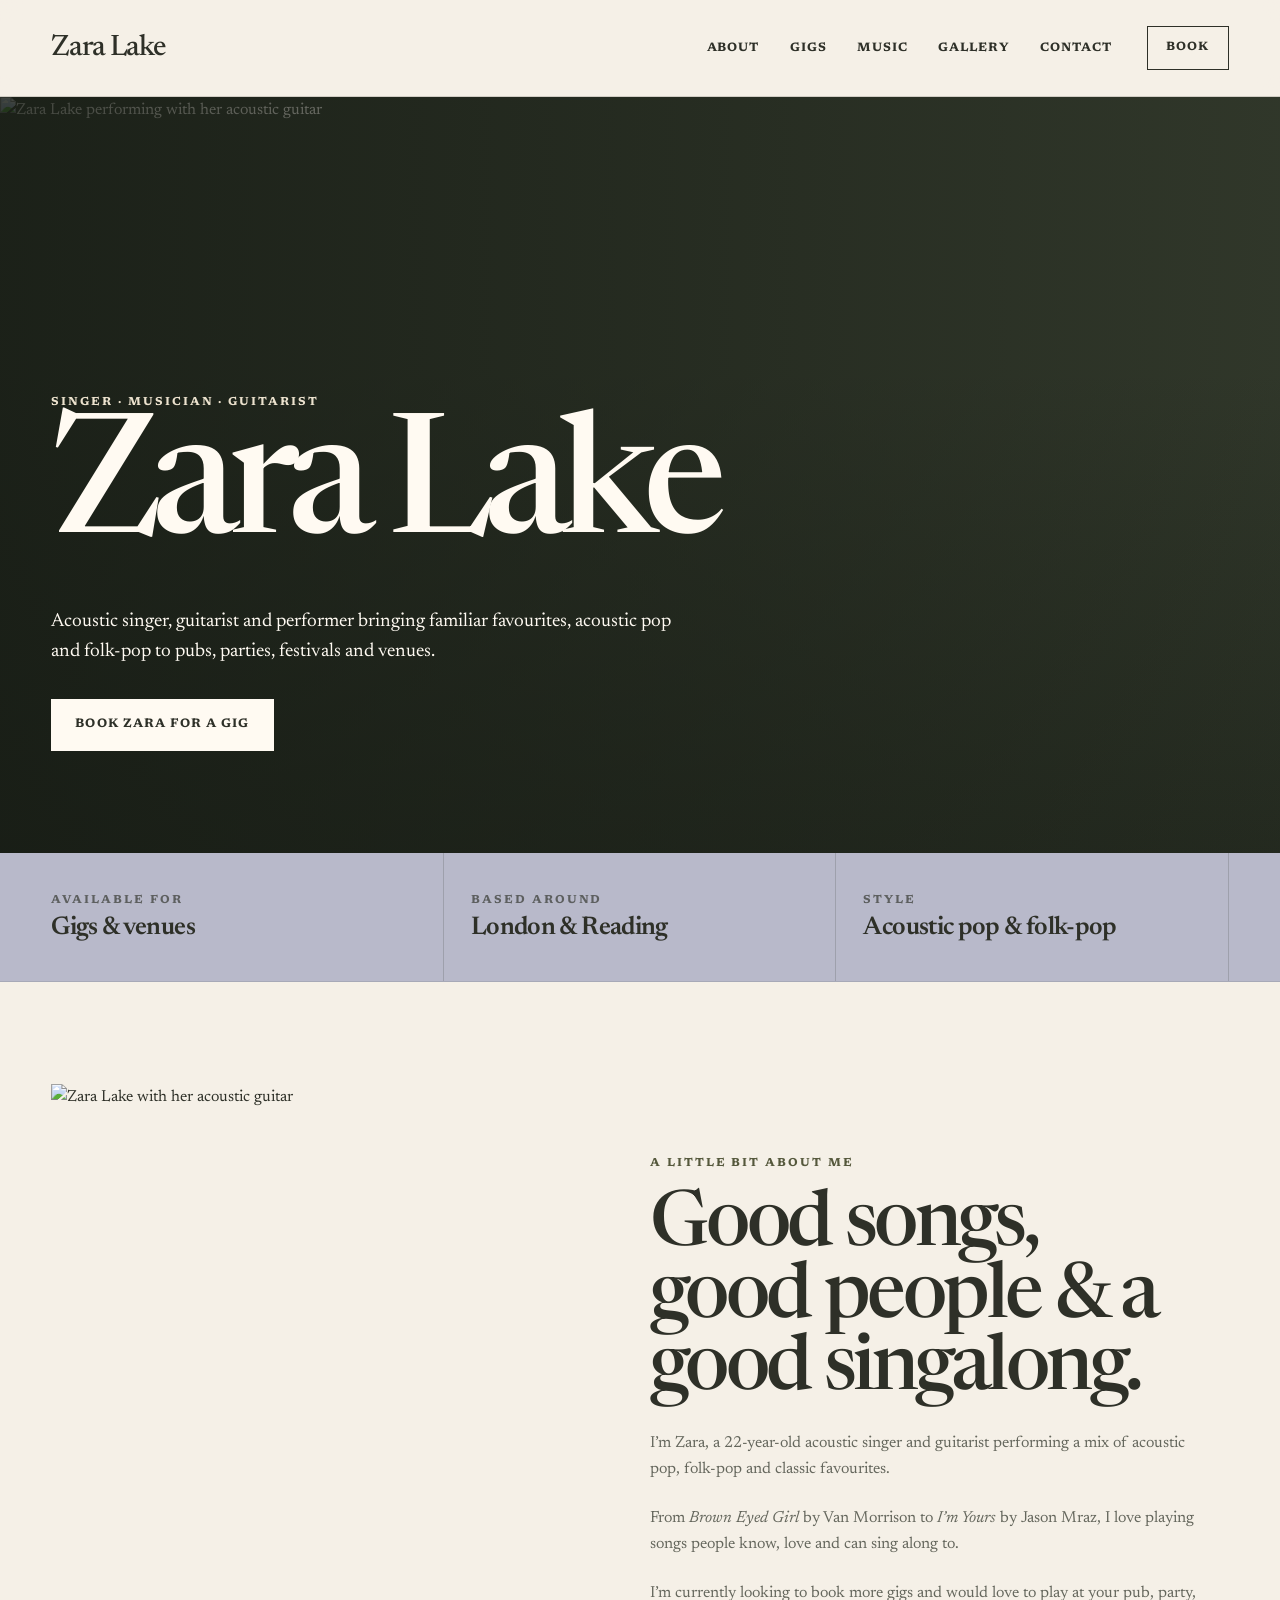
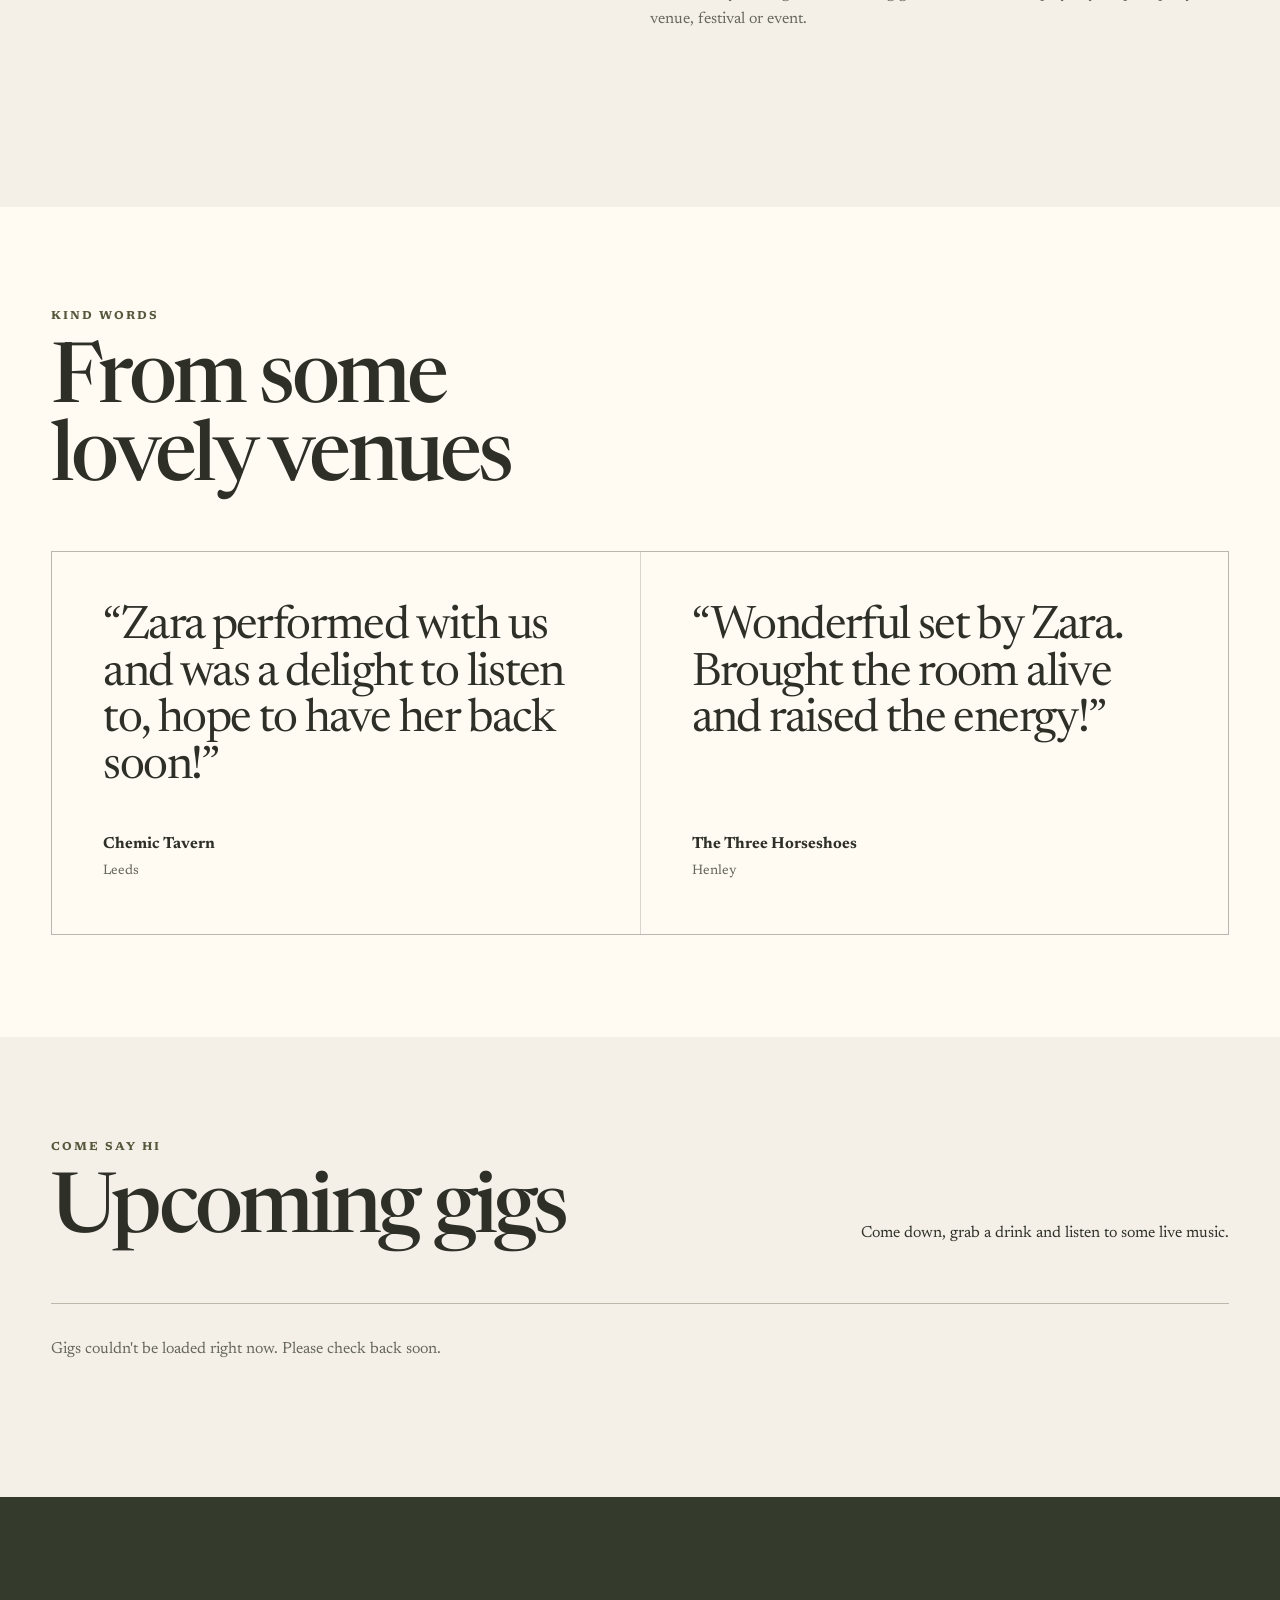
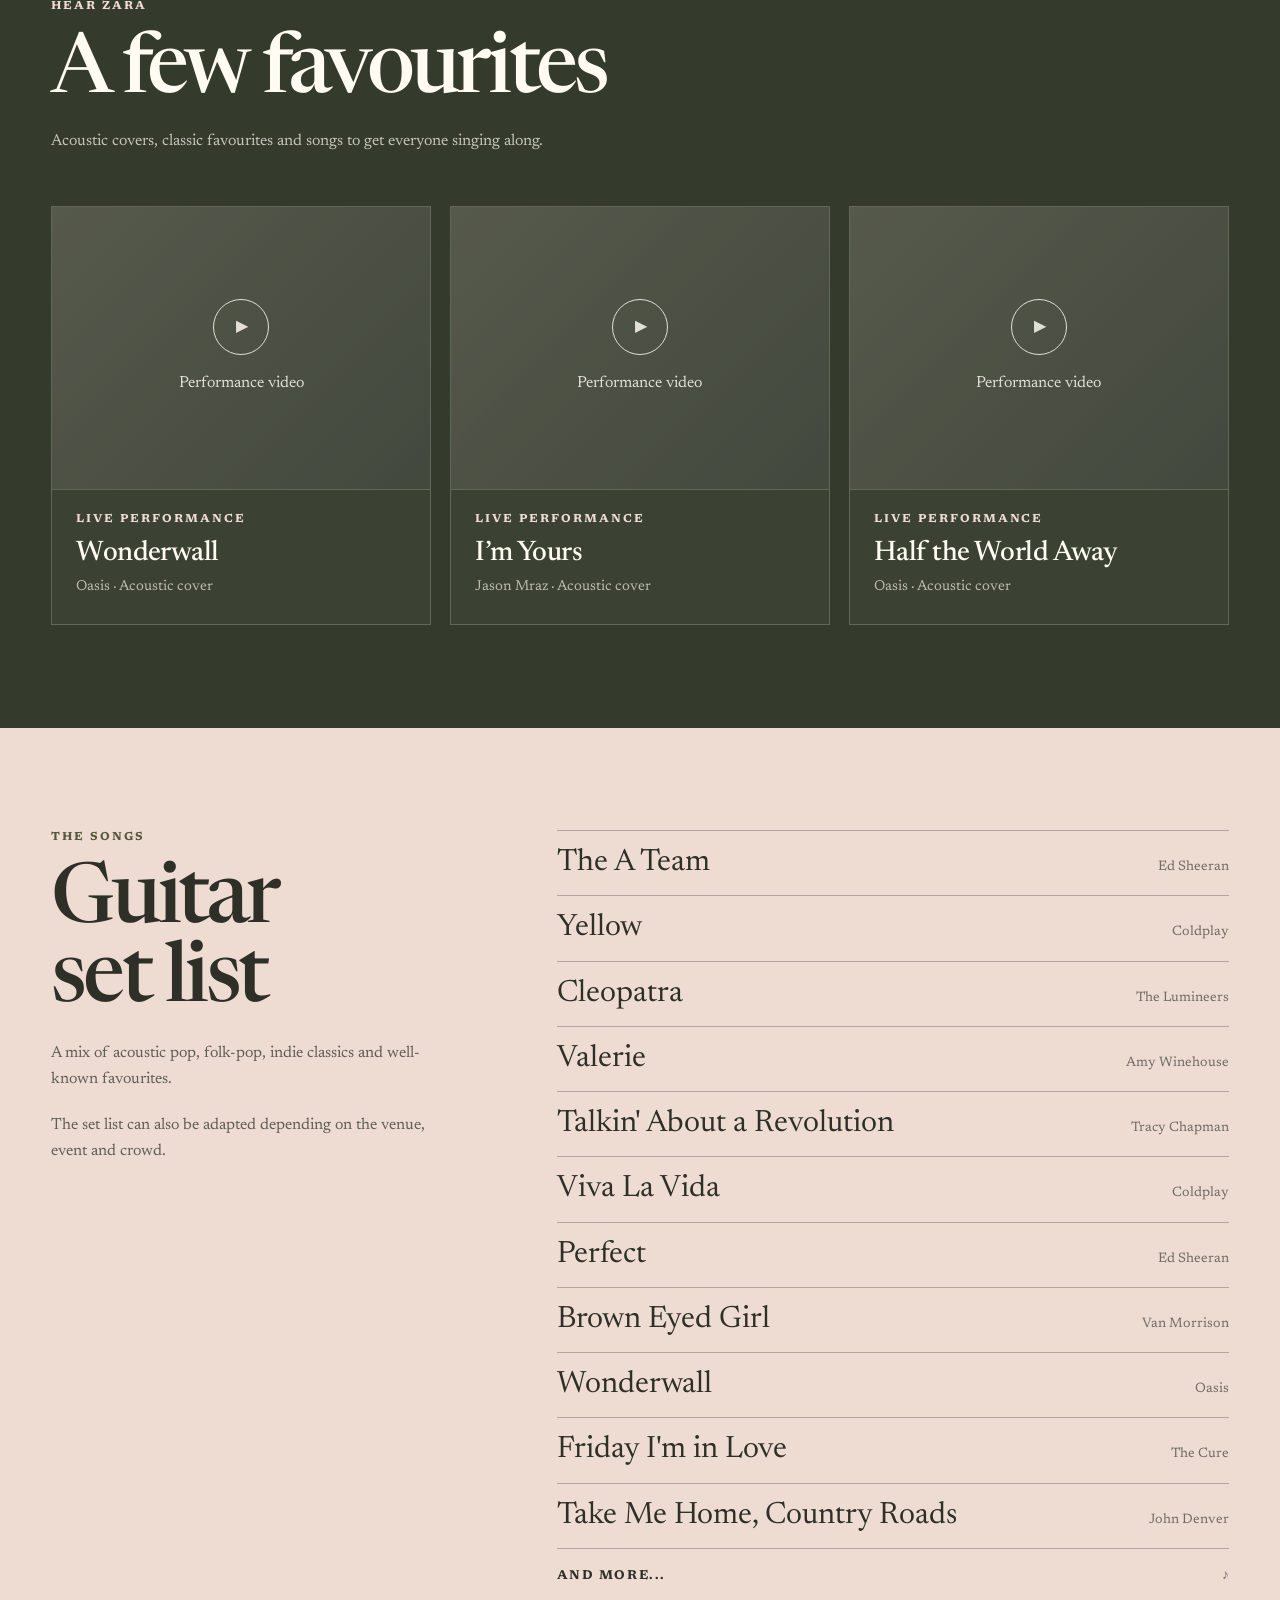
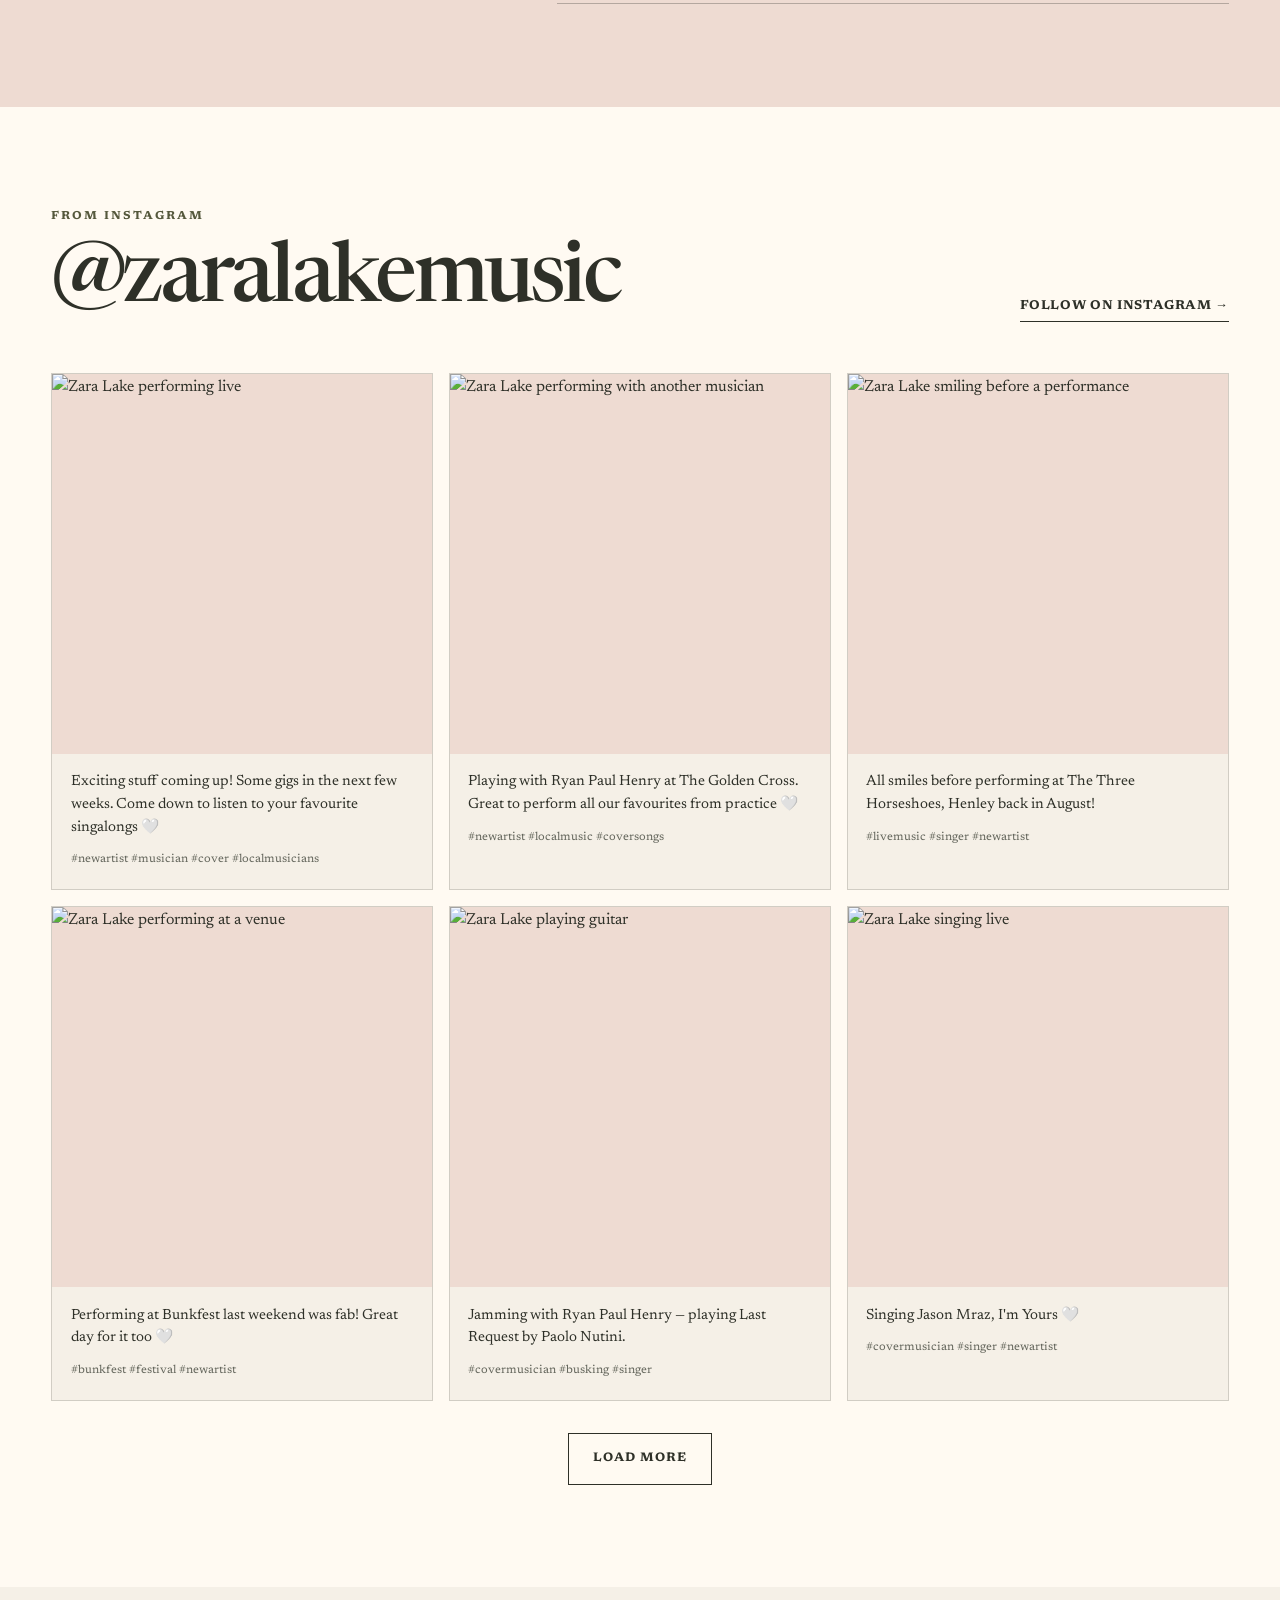
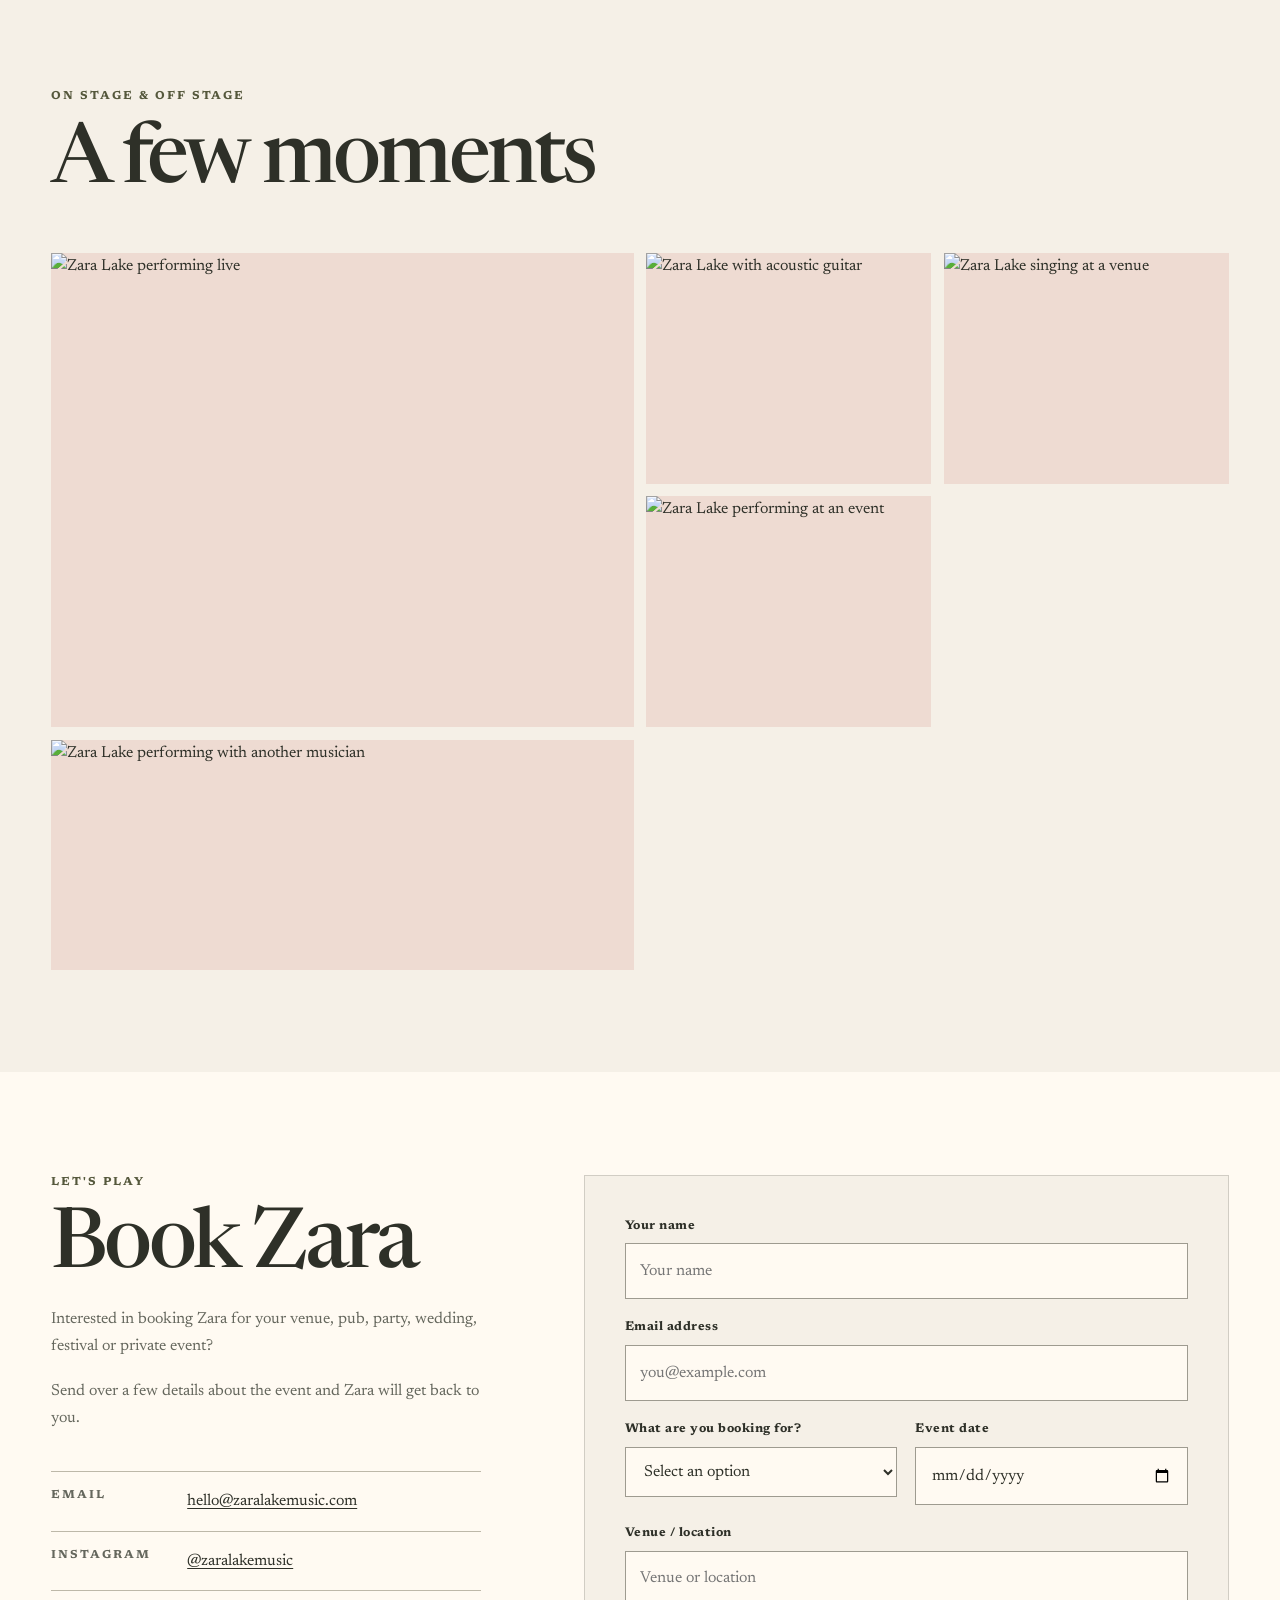
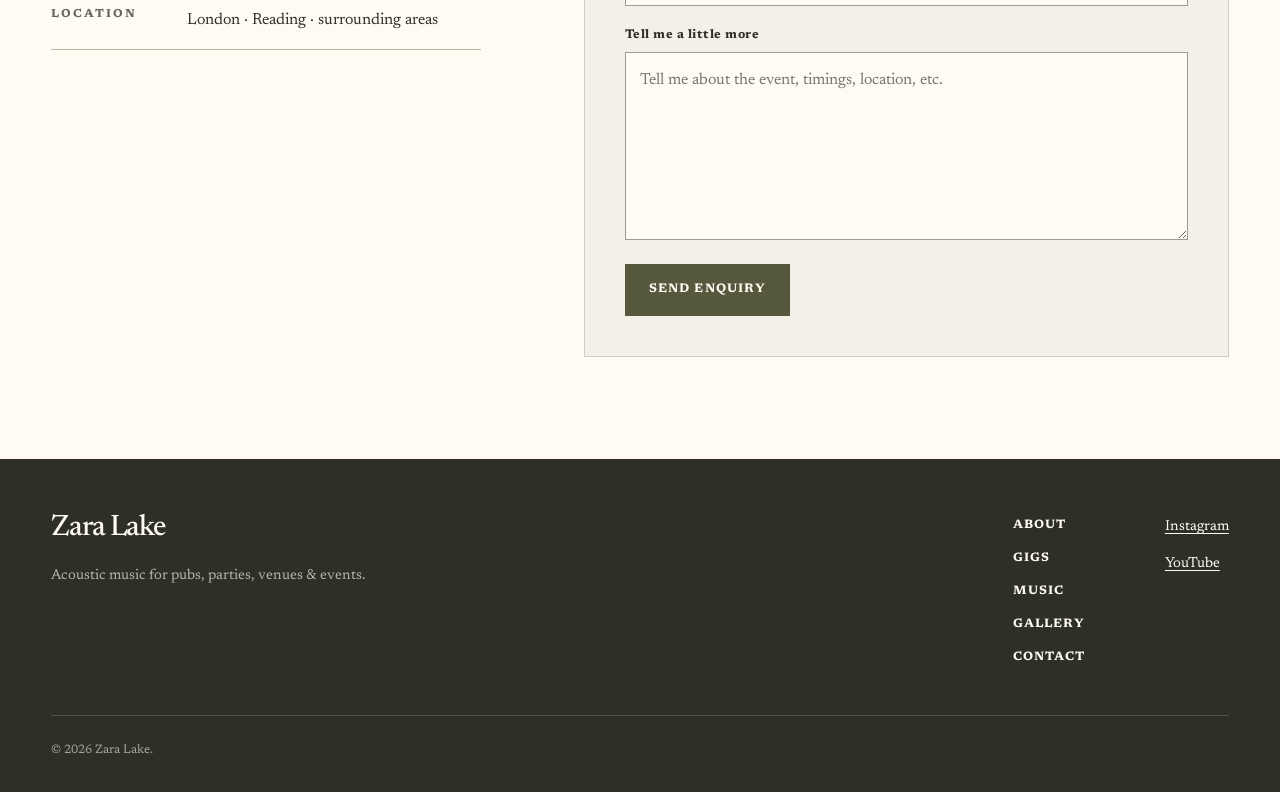
==== index.html @ c9c337c5 "Create index.html" ====
<!DOCTYPE html>
<html lang="en">
<head>
  <meta charset="UTF-8">
  <meta name="viewport" content="width=device-width, initial-scale=1.0">
  <meta name="theme-color" content="#f5f0e7">
  <meta name="color-scheme" content="light">
  <link rel="preconnect" href="https://fonts.googleapis.com">
  <link rel="preconnect" href="https://fonts.gstatic.com" crossorigin>
  <link href="https://fonts.googleapis.com/css2?family=Newsreader:ital,opsz,wght@0,6..72,200..800;1,6..72,200..800&display=swap" rel="stylesheet">

  <title>Zara Lake | Singer, Musician & Guitarist</title>

  <meta
    name="description"
    content="Zara Lake is a 22-year-old acoustic singer, guitarist and performer available for gigs, pubs, parties and venues across London, Reading and surrounding areas."
  >

  <!--
    CSS / JS hooks are intentionally kept semantic and lightweight.
    Add your own stylesheet and scripts here.
  -->
  <style>
:root {
  color-scheme: light;
  --paper: #f5f0e7;
  --cream: #fffaf2;
  --blush: #eedbd2;
  --lavender: #b8b9ca;
  --olive: #55583c;
  --olive-deep: #343b2d;
  --ink: #2e3028;
  --muted: #65675d;
  --line: #bdb8a9;
  --line-soft: rgba(46, 48, 40, .18);
  --focus: #9b523b;
  --serif: 'Newsreader', serif;
  --sans: 'Newsreader', serif;
  --content: 76rem;
  --gutter: clamp(1.25rem, 4vw, 4rem);
  --section-space: clamp(4.5rem, 8vw, 8.5rem);
  --header-height: 6rem;
}

*, *::before, *::after { box-sizing: border-box; }
html { scroll-behavior: smooth; scroll-padding-top: calc(var(--header-height) + 1.5rem); }
body {
  margin: 0;
  overflow-x: hidden;
  background: var(--paper);
  color: var(--ink);
  font: 400 1rem/1.65 var(--sans);
  -webkit-font-smoothing: antialiased;
  text-rendering: optimizeLegibility;
}
body.nav-lock { overflow: hidden; }
img { display: block; width: 100%; max-width: 100%; }
button, input, textarea, select { font: inherit; }
button { color: inherit; cursor: pointer; }
a { color: inherit; text-decoration: none; }
p, h1, h2, h3, figure, blockquote { margin: 0; }
ul { margin: 0; padding: 0; }
[hidden] { display: none !important; }
::selection { background: var(--lavender); color: var(--ink); }
:focus-visible { outline: 3px solid var(--focus); outline-offset: 4px; }

.skip-link {
  position: fixed;
  top: .75rem;
  left: .75rem;
  z-index: 1000;
  transform: translateY(-180%);
  padding: .75rem 1rem;
  background: var(--ink);
  color: var(--cream);
  font-weight: 700;
  transition: transform .18s ease;
}
.skip-link:focus { transform: translateY(0); }

.container { width: min(calc(100% - 2 * var(--gutter)), var(--content)); margin-inline: auto; }
.section { padding-block: var(--section-space); }
.section[id] { scroll-margin-top: calc(var(--header-height) + 1rem); }
.section-heading { max-width: 43rem; margin-bottom: clamp(2rem, 4vw, 3.5rem); }
.section-heading > p:last-child { margin-top: 1rem; max-width: 36rem; }
.section-heading--split {
  max-width: none;
  display: flex;
  align-items: end;
  justify-content: space-between;
  gap: 1.5rem 3rem;
}
.section-heading--split > p { max-width: 21rem; margin: 0 0 .35rem; }
.eyebrow,
.booking-strip__label,
.media-card__eyebrow,
.contact__detail-label {
  font-size: .72rem;
  font-weight: 700;
  letter-spacing: .17em;
  line-height: 1.45;
  text-transform: uppercase;
}
.eyebrow { margin-bottom: 1.1rem; color: var(--olive); }
h1, h2, h3 { font-family: var(--serif); font-weight: 500; }
h1, h2 { line-height: .94; }
h2 {
  font-size: clamp(3.2rem, 6.5vw, 6.5rem);
  letter-spacing: -.045em;
  text-wrap: balance;
}
h3 {
  font-size: clamp(1.65rem, 2.2vw, 2.25rem);
  line-height: 1.04;
  letter-spacing: -.02em;
}

/* Header + navigation */
.site-header {
  position: sticky;
  top: 0;
  z-index: 50;
  background: color-mix(in srgb, var(--paper) 94%, transparent);
  border-bottom: 1px solid var(--line-soft);
  backdrop-filter: blur(12px);
}
.site-header__inner {
  min-height: var(--header-height);
  display: flex;
  align-items: center;
  justify-content: space-between;
  gap: 1.25rem 2rem;
}
.site-logo { display: inline-flex; flex-direction: column; flex: none; line-height: 1; }
.site-logo__name {
  font: 500 clamp(1.8rem, 2.3vw, 2.5rem)/.9 var(--serif);
  letter-spacing: -.045em;
}
.site-logo__tagline {
  margin-top: .46rem;
  font-size: .56rem;
  font-weight: 700;
  letter-spacing: .14em;
  text-transform: uppercase;
  white-space: nowrap;
}
.site-nav-panel { display: flex; align-items: center; gap: 2rem; margin-left: auto; }
.site-nav { display: flex; align-items: center; justify-content: center; gap: .25rem clamp(.8rem, 2vw, 2rem); }
.site-nav a, .site-footer nav a {
  font-size: .76rem;
  font-weight: 700;
  letter-spacing: .08em;
  text-transform: uppercase;
}
.site-nav a {
  position: relative;
  padding: .8rem .15rem;
}
.site-nav a::after {
  content: '';
  position: absolute;
  left: .15rem;
  right: .15rem;
  bottom: .45rem;
  height: 1px;
  transform: scaleX(0);
  transform-origin: right;
  background: currentColor;
  transition: transform .2s ease;
}
.site-nav a:hover::after,
.site-nav a:focus-visible::after { transform: scaleX(1); transform-origin: left; }
.site-header__cta {
  flex: none;
  min-height: 2.8rem;
  display: inline-flex;
  align-items: center;
  justify-content: center;
  padding: .7rem 1.15rem;
  border: 1px solid var(--ink);
  font-size: .75rem;
  font-weight: 700;
  letter-spacing: .09em;
  text-transform: uppercase;
  transition: background .2s ease, color .2s ease, transform .2s ease;
}
.site-header__cta:hover { transform: translateY(-1px); background: var(--ink); color: var(--cream); }
.nav-toggle { display: none; }

/* Hero */
.hero {
  position: relative;
  isolation: isolate;
  display: flex;
  align-items: flex-end;
  min-height: clamp(38rem, 84svh, 51rem);
  overflow: hidden;
  background: var(--olive-deep);
  color: var(--cream);
}
.hero__media, .hero__media::after, .hero__image { position: absolute; inset: 0; width: 100%; height: 100%; }
.hero__media { z-index: -1; }
.hero__image { object-fit: cover; object-position: center 36%; }
.hero__media::after {
  content: '';
  background:
    linear-gradient(90deg, rgba(22,27,20,.82) 0%, rgba(22,27,20,.48) 52%, rgba(22,27,20,.13) 100%),
    linear-gradient(0deg, rgba(22,27,20,.48), transparent 64%);
}
.hero__content { padding-block: clamp(5rem, 9vw, 8rem) clamp(4rem, 8vw, 7.5rem); }
.hero .eyebrow { color: #ece2ce; }
.hero h1 {
  max-width: 10ch;
  font-size: clamp(5rem, 13vw, 12rem);
  letter-spacing: -.065em;
  line-height: .78;
}
.hero__intro {
  max-width: 39rem;
  margin-top: clamp(2rem, 4vw, 3rem);
  font-size: clamp(1.05rem, 1.5vw, 1.3rem);
  line-height: 1.55;
}
.hero__actions { display: flex; flex-wrap: wrap; gap: .8rem; margin-top: 2rem; }
.hero__location { margin-top: 2.75rem; font-size: .76rem; letter-spacing: .06em; }

/* Buttons + links */
.button {
  min-height: 3.25rem;
  display: inline-flex;
  align-items: center;
  justify-content: center;
  padding: .75rem 1.45rem;
  border: 1px solid currentColor;
  font-size: .77rem;
  font-weight: 700;
  letter-spacing: .09em;
  line-height: 1.25;
  text-align: center;
  text-transform: uppercase;
  transition: color .2s ease, background .2s ease, border-color .2s ease, transform .2s ease;
}
.button:hover { transform: translateY(-2px); }
.button--primary { background: var(--olive); color: var(--cream); border-color: var(--olive); }
.button--primary:hover { background: var(--olive-deep); border-color: var(--olive-deep); }
.hero .button--primary { background: var(--cream); color: var(--ink); border-color: var(--cream); }
.hero .button--primary:hover { background: var(--blush); border-color: var(--blush); }
.button--secondary { background: transparent; color: var(--ink); }
.button--secondary:hover { background: var(--ink); color: var(--cream); }
.hero .button--secondary { color: var(--cream); }
.hero .button--secondary:hover { background: var(--cream); color: var(--ink); }
.button--light { background: var(--cream); color: var(--ink); border-color: var(--cream); }
.button--light:hover { background: transparent; color: var(--cream); }
.text-link, .booking-strip__link, .gig__action a {
  width: fit-content;
  display: inline-block;
  padding-bottom: .2rem;
  border-bottom: 1px solid currentColor;
  font-size: .8rem;
  font-weight: 700;
  letter-spacing: .05em;
  text-transform: uppercase;
  transition: opacity .2s ease;
}
.text-link:hover, .booking-strip__link:hover, .gig__action a:hover { opacity: .62; }

/* Quick intro / booking strip */
.booking-strip { background: var(--lavender); border-bottom: 1px solid rgba(46,48,40,.12); }
.booking-strip__inner {
  min-height: 8rem;
  display: grid;
  grid-template-columns: repeat(3, minmax(0, 1fr)) auto;
  align-items: stretch;
  gap: 0;
  padding-block: 0;
}
.booking-strip__item {
  min-width: 0;
  display: flex;
  flex-direction: column;
  justify-content: center;
  gap: .35rem;
  padding: 1.6rem 1.7rem;
  border-right: 1px solid rgba(46,48,40,.18);
}
.booking-strip__item:first-child { padding-left: 0; }
.booking-strip__label { color: rgba(46,48,40,.66); }
.booking-strip__item strong {
  font-family: var(--serif);
  font-size: clamp(1.35rem, 2vw, 1.8rem);
  font-weight: 600;
  line-height: 1.04;
  letter-spacing: -.025em;
}
.booking-strip__link {
  align-self: center;
  margin-left: 1.7rem;
  white-space: nowrap;
}

/* About */
.about { background: var(--paper); }
.about__grid {
  display: grid;
  grid-template-columns: minmax(0, .9fr) minmax(0, 1.05fr);
  gap: clamp(3rem, 8vw, 8rem);
  align-items: center;
}
.about__image-wrap { position: relative; }
.about__image-wrap::before {
  content: '';
  position: absolute;
  z-index: -1;
  inset: 10% -8% -7% 12%;
  background: var(--blush);
}
.about__image { aspect-ratio: 4 / 5; object-fit: cover; }
.about__content { max-width: 35rem; }
.about__content h2 { font-size: clamp(3.4rem, 6vw, 6rem); }
.about__content > p:not(.eyebrow) { margin-top: 1.4rem; color: var(--muted); }
.about__content .text-link { margin-top: 2rem; }

/* Testimonials */
.testimonials { background: var(--cream); }
.testimonials__grid {
  display: grid;
  grid-template-columns: repeat(2, minmax(0,1fr));
  gap: 1px;
  border: 1px solid var(--line-soft);
  background: var(--line-soft);
}
.testimonial { min-height: 20rem; display: flex; flex-direction: column; justify-content: space-between; padding: clamp(2rem, 4vw, 3.25rem); background: var(--cream); }
.testimonial blockquote {
  max-width: 18ch;
  font-family: var(--serif);
  font-size: clamp(2rem, 3.6vw, 3.5rem);
  line-height: 1.02;
  letter-spacing: -.035em;
}
.testimonial figcaption { display: flex; flex-direction: column; gap: .15rem; margin-top: 2.5rem; }
.testimonial cite { font-style: normal; font-weight: 700; }
.testimonial figcaption span { color: var(--muted); font-size: .85rem; }

/* Gigs */
.gigs { background: var(--paper); }
.gig-list { border-top: 1px solid var(--line); }
.gig-list__loading, .gig-list__empty, .gig-list__error { padding-block: 2rem; color: var(--muted); }
.gig {
  display: grid;
  grid-template-columns: 6rem minmax(0,1fr) auto;
  gap: 1.5rem 2rem;
  align-items: center;
  padding: 1.75rem 0;
  border-bottom: 1px solid var(--line);
}
.gig__date {
  display: inline-flex;
  align-items: baseline;
  gap: .55rem;
  color: var(--olive-deep);
}
.gig__day { font-family: var(--serif); font-size: 3.4rem; line-height: .8; letter-spacing: -.04em; }
.gig__month { font-size: .72rem; font-weight: 700; letter-spacing: .12em; text-transform: uppercase; }
.gig__details h3 { font-size: clamp(1.7rem, 2.5vw, 2.4rem); }
.gig__details p { margin-top: .35rem; color: var(--muted); }
.gig__details .gig__time { color: var(--ink); font-weight: 600; }
.gig__description { max-width: 48rem; }
.gigs__footer { margin-top: 2.25rem; }

/* Music */
.music { background: var(--olive-deep); color: var(--cream); }
.music .eyebrow { color: var(--blush); }
.music .section-heading > p:last-child { color: rgba(255,250,242,.72); }
.media-grid { display: grid; grid-template-columns: repeat(3, minmax(0,1fr)); gap: 1.2rem; }
.media-card { overflow: hidden; border: 1px solid rgba(255,250,242,.2); background: rgba(255,255,255,.035); }
.media-card__media { aspect-ratio: 4 / 3; overflow: hidden; border-bottom: 1px solid rgba(255,250,242,.2); }
.media-placeholder {
  width: 100%;
  height: 100%;
  display: grid;
  place-items: center;
  align-content: center;
  gap: .9rem;
  background:
    linear-gradient(rgba(52,59,45,.36), rgba(52,59,45,.36)),
    linear-gradient(135deg, rgba(238,219,210,.26), rgba(184,185,202,.12));
  color: rgba(255,250,242,.84);
  text-align: center;
}
.media-placeholder__icon {
  width: 3.5rem;
  height: 3.5rem;
  display: grid;
  place-items: center;
  border: 1px solid currentColor;
  border-radius: 50%;
  font-size: 1rem;
  padding-left: .12rem;
}
.media-card__content { padding: 1.4rem 1.5rem 1.6rem; }
.media-card__eyebrow { margin-bottom: .6rem; color: var(--blush); }
.media-card__content p:last-child { margin-top: .45rem; color: rgba(255,250,242,.66); font-size: .9rem; }
.music__links { display: flex; flex-wrap: wrap; gap: .8rem; margin-top: 2rem; }
.music .button--secondary { color: var(--cream); }
.music .button--secondary:hover { background: var(--cream); color: var(--ink); }

/* Set list */
.set-list { background: var(--blush); }
.set-list__grid { display: grid; grid-template-columns: minmax(0,.75fr) minmax(0,1.25fr); gap: clamp(3rem, 8vw, 8rem); align-items: start; }
.set-list__intro { position: sticky; top: calc(var(--header-height) + 2rem); }
.set-list__intro > p:not(.eyebrow) { max-width: 29rem; margin-top: 1.2rem; color: rgba(46,48,40,.74); }
.set-list__intro .text-link { margin-top: 2rem; }
.song-list { list-style: none; border-top: 1px solid rgba(46,48,40,.3); }
.song-list li {
  display: grid;
  grid-template-columns: minmax(0,1fr) minmax(8rem,.5fr);
  gap: 1.25rem;
  align-items: baseline;
  padding: 1rem 0;
  border-bottom: 1px solid rgba(46,48,40,.3);
}
.song-list li span:first-child { font-family: var(--serif); font-size: clamp(1.5rem, 2.4vw, 2.15rem); line-height: 1.05; }
.song-list li span:last-child { color: rgba(46,48,40,.65); font-size: .85rem; text-align: right; }
.song-list__more span:first-child { font-family: var(--sans) !important; font-size: .8rem !important; font-weight: 700; letter-spacing: .12em; text-transform: uppercase; }

/* Social feed */
.social-feed { background: var(--cream); }
.social-feed__grid { display: grid; grid-template-columns: repeat(3, minmax(0,1fr)); gap: 1rem; }
.social-post { border: 1px solid var(--line-soft); background: var(--paper); }
.social-post__image-link { display: block; overflow: hidden; background: var(--blush); }
.social-post__image-link img { aspect-ratio: 1 / 1; object-fit: cover; transition: transform .45s ease; }
.social-post__image-link:hover img { transform: scale(1.025); }
.social-post__content { padding: 1.1rem 1.15rem 1.25rem; }
.social-post__content p { font-size: .92rem; line-height: 1.55; }
.social-post__content span { display: block; margin-top: .8rem; color: var(--muted); font-size: .72rem; line-height: 1.45; }
.social-feed__footer { display: flex; justify-content: center; margin-top: 2rem; }

/* Gallery */
.gallery { background: var(--paper); }
.gallery__grid {
  display: grid;
  grid-template-columns: repeat(4, minmax(0,1fr));
  grid-auto-rows: clamp(11rem, 18vw, 16rem);
  gap: .8rem;
}
.gallery__item { overflow: hidden; background: var(--blush); }
.gallery__item--large { grid-column: span 2; grid-row: span 2; }
.gallery__item--wide { grid-column: span 2; }
.gallery__item img { height: 100%; object-fit: cover; transition: transform .5s ease; }
.gallery__item:hover img { transform: scale(1.02); }

/* Booking CTA */
.booking-cta { padding-block: clamp(4.5rem, 8vw, 7rem); background: var(--olive); color: var(--cream); }
.booking-cta__inner { max-width: 50rem; text-align: center; }
.booking-cta .eyebrow { color: var(--blush); }
.booking-cta h2 { font-size: clamp(3.7rem, 8vw, 7rem); }
.booking-cta__inner > p:not(.eyebrow) { max-width: 35rem; margin: 1.4rem auto 0; color: rgba(255,250,242,.78); }
.booking-cta .button { margin-top: 2rem; }

/* Contact */
.contact { background: var(--cream); }
.contact__grid { display: grid; grid-template-columns: minmax(0,.8fr) minmax(0,1.2fr); gap: clamp(3rem, 8vw, 8rem); align-items: start; }
.contact__intro > p:not(.eyebrow) { max-width: 31rem; margin-top: 1.2rem; color: var(--muted); }
.contact__details { margin-top: 2.5rem; border-top: 1px solid var(--line); }
.contact__detail { display: grid; grid-template-columns: 7.5rem 1fr; gap: 1rem; padding: 1rem 0; border-bottom: 1px solid var(--line); }
.contact__detail-label { color: var(--muted); }
.contact__detail a { text-decoration: underline; text-decoration-thickness: 1px; text-underline-offset: .2rem; }
.contact__form-wrap { padding: clamp(1.5rem, 4vw, 2.5rem); background: var(--paper); border: 1px solid var(--line-soft); }
.contact-form { display: grid; grid-template-columns: repeat(2, minmax(0,1fr)); gap: 1.15rem; }
.form-field { min-width: 0; display: flex; flex-direction: column; gap: .45rem; }
.form-field:nth-child(1), .form-field:nth-child(2), .form-field:nth-child(5), .form-field:nth-child(6) { grid-column: 1 / -1; }
.form-field label { font-size: .78rem; font-weight: 700; letter-spacing: .04em; }
.form-field input,
.form-field select,
.form-field textarea {
  width: 100%;
  border: 1px solid #9e9b90;
  border-radius: 0;
  background: var(--cream);
  color: var(--ink);
  padding: .85rem .9rem;
  outline: none;
  transition: border-color .2s ease, box-shadow .2s ease;
}
.form-field input, .form-field select { min-height: 3.1rem; }
.form-field textarea { resize: vertical; min-height: 9rem; }
.form-field input:focus,
.form-field select:focus,
.form-field textarea:focus { border-color: var(--focus); box-shadow: 0 0 0 3px rgba(155,82,59,.12); }
.contact-form .button { grid-column: 1 / -1; justify-self: start; margin-top: .35rem; }

/* Footer */
.site-footer { padding-block: 3.5rem 2rem; background: var(--ink); color: var(--cream); }
.site-footer__inner { display: grid; grid-template-columns: minmax(0,1.5fr) auto auto; gap: 2.5rem 5rem; align-items: start; }
.site-footer .site-logo__tagline { color: rgba(255,250,242,.62); }
.site-footer__brand > p { max-width: 24rem; margin-top: 1.2rem; color: rgba(255,250,242,.65); font-size: .9rem; }
.site-footer__nav nav, .site-footer__social { display: grid; gap: .8rem; }
.site-footer__social a { font-size: .9rem; text-decoration: underline; text-underline-offset: .2rem; }
.site-footer__bottom {
  display: flex;
  justify-content: space-between;
  gap: 1rem;
  margin-top: 3rem;
  padding-top: 1.5rem;
  border-top: 1px solid rgba(255,250,242,.18);
  color: rgba(255,250,242,.58);
  font-size: .76rem;
}
.site-footer__bottom a { color: var(--cream); }

/* Tablet */
@media (max-width: 1000px) {
  .booking-strip__inner { grid-template-columns: repeat(3, minmax(0,1fr)); }
  .booking-strip__link {
    grid-column: 1 / -1;
    width: 100%;
    margin: 0;
    padding: 1rem 0;
    border-top: 1px solid rgba(46,48,40,.18);
    border-bottom: 0;
    text-align: center;
  }
  .booking-strip__item:nth-child(3) { border-right: 0; }
  .media-grid { grid-template-columns: repeat(2, minmax(0,1fr)); }
  .media-card:last-child { grid-column: 1 / -1; max-width: calc(50% - .6rem); }
  .social-feed__grid { grid-template-columns: repeat(2, minmax(0,1fr)); }
  .gallery__grid { grid-template-columns: repeat(3, minmax(0,1fr)); }
  .gallery__item--large { grid-column: span 2; }
  .site-footer__inner { grid-template-columns: minmax(0,1fr) auto; }
  .site-footer__social { grid-column: 2; }
}

/* Mobile navigation */
@media (max-width: 820px) {
  :root { --header-height: 4.75rem; --section-space: clamp(4rem, 14vw, 6rem); }
  html { scroll-padding-top: calc(var(--header-height) + 1rem); }
  .site-header { backdrop-filter: none; background: var(--paper); }
  .site-header__inner { min-height: var(--header-height); }
  .site-logo__name { font-size: 1.85rem; }
  .site-logo__tagline { font-size: .5rem; margin-top: .38rem; }

  .nav-toggle {
    min-height: 2.8rem;
    display: inline-flex;
    align-items: center;
    gap: .75rem;
    padding: .6rem .2rem .6rem .8rem;
    border: 0;
    background: transparent;
    font-size: .7rem;
    font-weight: 700;
    letter-spacing: .12em;
    text-transform: uppercase;
  }
  .nav-toggle__icon { position: relative; width: 1.55rem; height: 1rem; display: inline-block; }
  .nav-toggle__icon span {
    position: absolute;
    left: 0;
    width: 100%;
    height: 1px;
    background: currentColor;
    transition: transform .2s ease, top .2s ease;
  }
  .nav-toggle__icon span:first-child { top: .26rem; }
  .nav-toggle__icon span:last-child { top: .73rem; }
  .nav-open .nav-toggle__icon span:first-child { top: .5rem; transform: rotate(45deg); }
  .nav-open .nav-toggle__icon span:last-child { top: .5rem; transform: rotate(-45deg); }

  .site-nav-panel {
    position: fixed;
    z-index: -1;
    top: var(--header-height);
    left: 0;
    right: 0;
    height: calc(100dvh - var(--header-height));
    display: flex;
    flex-direction: column;
    align-items: stretch;
    justify-content: space-between;
    gap: 2rem;
    padding: 1.2rem var(--gutter) max(2rem, env(safe-area-inset-bottom));
    background: var(--paper);
    border-top: 1px solid var(--line-soft);
    visibility: hidden;
    opacity: 0;
    transform: translateY(-.5rem);
    pointer-events: none;
    transition: opacity .2s ease, transform .2s ease, visibility .2s;
  }
  .nav-open .site-nav-panel { visibility: visible; opacity: 1; transform: translateY(0); pointer-events: auto; }
  .site-nav { display: grid; justify-items: stretch; gap: 0; width: 100%; border-top: 1px solid var(--line); }
  .site-nav a {
    display: flex;
    align-items: center;
    min-height: 4rem;
    padding: .85rem 0;
    border-bottom: 1px solid var(--line);
    font-family: var(--serif);
    font-size: clamp(2.25rem, 10vw, 3.4rem);
    font-weight: 500;
    letter-spacing: -.035em;
    line-height: 1;
    text-transform: none;
  }
  .site-nav a::after { display: none; }
  .site-nav-panel .site-header__cta { width: 100%; min-height: 3.5rem; }

  .hero { min-height: calc(100svh - var(--header-height)); align-items: flex-end; }
  .hero__image { object-position: 60% 36%; }
  .hero__media::after {
    background: linear-gradient(0deg, rgba(22,27,20,.8) 0%, rgba(22,27,20,.58) 42%, rgba(22,27,20,.12) 83%);
  }
  .hero__content { padding-block: 6rem 3.25rem; }
  .hero h1 { font-size: clamp(4.7rem, 23vw, 7.4rem); line-height: .82; }
  .hero__intro { max-width: 31rem; margin-top: 1.65rem; }
  .hero__location { margin-top: 1.75rem; }

  .section-heading--split { display: block; }
  .section-heading--split > p { margin-top: 1rem; }
  .about__grid, .set-list__grid, .contact__grid { grid-template-columns: 1fr; }
  .about__grid { gap: 3rem; }
  .about__image-wrap { width: min(90%, 32rem); }
  .about__image-wrap::before { inset: 8% -6% -5% 10%; }
  .set-list__intro { position: static; }
  .testimonials__grid { grid-template-columns: 1fr; }
  .testimonial { min-height: 0; }
  .gig { grid-template-columns: 5rem minmax(0,1fr); }
  .gig__action { grid-column: 2; }
  .media-grid { grid-template-columns: 1fr; }
  .media-card:last-child { grid-column: auto; max-width: none; }
  .gallery__grid { grid-template-columns: repeat(2, minmax(0,1fr)); grid-auto-rows: clamp(10rem, 34vw, 15rem); }
  .gallery__item--large, .gallery__item--wide { grid-column: span 2; }
  .site-footer__inner { grid-template-columns: 1fr 1fr; }
  .site-footer__brand { grid-column: 1 / -1; }
  .site-footer__social { grid-column: auto; }
}

/* Quick intro: deliberate compact cards on phones */
@media (max-width: 640px) {
  .booking-strip { padding: 1rem 0; }
  .booking-strip__inner {
    width: min(calc(100% - 2 * var(--gutter)), var(--content));
    min-height: 0;
    grid-template-columns: 1fr;
    border: 1px solid rgba(46,48,40,.2);
    background: rgba(255,250,242,.16);
  }
  .booking-strip__item,
  .booking-strip__item:first-child {
    min-height: 4.75rem;
    display: grid;
    grid-template-columns: minmax(6.75rem, .45fr) minmax(0,1fr);
    align-items: center;
    gap: 1rem;
    padding: 1rem 1.1rem;
    border-right: 0;
    border-bottom: 1px solid rgba(46,48,40,.18);
  }
  .booking-strip__item strong {
    font-size: clamp(1.2rem, 6vw, 1.55rem);
    text-align: right;
  }
  .booking-strip__link {
    min-height: 3.8rem;
    display: flex;
    align-items: center;
    justify-content: space-between;
    padding: .9rem 1.1rem;
    border-top: 0;
    text-align: left;
  }

  .hero__actions { display: grid; grid-template-columns: 1fr; }
  .hero__actions .button { width: 100%; }
  h2 { font-size: clamp(3rem, 15vw, 4.4rem); }
  .about__content h2 { font-size: clamp(3rem, 14vw, 4.5rem); }
  .media-grid, .social-feed__grid { grid-template-columns: 1fr; }
  .song-list li { grid-template-columns: 1fr auto; gap: .75rem; }
  .song-list li span:first-child { font-size: 1.55rem; }
  .social-feed__grid { gap: 1.25rem; }
  .gallery__grid { display: grid; grid-template-columns: 1fr 1fr; }
  .gallery__item--large { grid-column: 1 / -1; grid-row: span 2; }
  .gallery__item--wide { grid-column: 1 / -1; }
  .contact-form { grid-template-columns: 1fr; }
  .form-field, .form-field:nth-child(n) { grid-column: auto; }
  .contact-form .button { grid-column: auto; width: 100%; }
  .contact__detail { grid-template-columns: 1fr; gap: .2rem; }
  .site-footer__inner { grid-template-columns: 1fr; }
  .site-footer__brand, .site-footer__social { grid-column: auto; }
  .site-footer__bottom { display: grid; }
}

@media (max-width: 430px) {
  :root { --gutter: 1rem; }
  .hero .eyebrow { margin-bottom: .8rem; }
  .hero__content { padding-bottom: 2.5rem; }
  .hero__intro { font-size: 1rem; }
  .hero__location { font-size: .7rem; }
  .gig { grid-template-columns: 4.2rem minmax(0,1fr); gap: 1rem; }
  .gig__day { font-size: 2.8rem; }
  .gallery__grid { gap: .5rem; }
}

@media (prefers-reduced-motion: reduce) {
  html { scroll-behavior: auto; }
  *, *::before, *::after { scroll-behavior: auto !important; transition-duration: .01ms !important; animation-duration: .01ms !important; animation-iteration-count: 1 !important; }
}

  </style>
</head>

<body>

  <a class="skip-link" href="#main-content">Skip to main content</a>

  <!-- =========================================================
       SITE HEADER
  ========================================================== -->
  <header class="site-header">
    <div class="container site-header__inner">

      <a href="#home" class="site-logo" aria-label="Zara Lake home">
        <span class="site-logo__name">Zara Lake</span>
       
      </a>

      <button
        class="nav-toggle"
        type="button"
        aria-expanded="false"
        aria-controls="site-nav-panel"
        aria-label="Open menu"
      >
    
        <span class="nav-toggle__icon" aria-hidden="true">
          <span></span>
          <span></span>
        </span>
      </button>

      <div class="site-nav-panel" id="site-nav-panel">
        <nav class="site-nav" aria-label="Main navigation">
          <a href="#about">About</a>
          <a href="#gigs">Gigs</a>
          <a href="#music">Music</a>
          <a href="#gallery">Gallery</a>
          <a href="#contact">Contact</a>
        </nav>

        <a href="#contact" class="site-header__cta">
          Book
        </a>
      </div>

    </div>
  </header>


  <main id="main-content">

    <!-- =======================================================
         HERO
    ======================================================== -->
    <section class="hero" id="home" aria-labelledby="hero-title">

      <div class="hero__media">
        <!-- Replace with a strong performance / portrait image -->
        <img
          src="images/zara-hero.jpg"
          alt="Zara Lake performing with her acoustic guitar"
          class="hero__image"
          fetchpriority="high"
        >
      </div>

      <div class="container hero__content">

        <p class="eyebrow">Singer · Musician · Guitarist</p>

        <h1 id="hero-title">
          Zara Lake
        </h1>

        <p class="hero__intro">
          Acoustic singer, guitarist and performer bringing
          familiar favourites, acoustic pop and folk-pop to
          pubs, parties, festivals and venues.
        </p>

        <div class="hero__actions">
          <a href="#contact" class="button button--primary">
            Book Zara for a gig
          </a>

         

      
      </div>

    </section>


    <!-- =======================================================
         QUICK INTRO / BOOKING STRIP
    ======================================================== -->
    <section class="booking-strip" aria-label="Booking information">

      <div class="container booking-strip__inner">

        <div class="booking-strip__item">
          <span class="booking-strip__label">Available for</span>
          <strong>Gigs &amp; venues</strong>
        </div>

        <div class="booking-strip__item">
          <span class="booking-strip__label">Based around</span>
          <strong>London &amp; Reading</strong>
        </div>

        <div class="booking-strip__item">
          <span class="booking-strip__label">Style</span>
          <strong>Acoustic pop &amp; folk-pop</strong>
        </div>

       

      </div>

    </section>


    <!-- =======================================================
         ABOUT
    ======================================================== -->
    <section class="section about" id="about" aria-labelledby="about-title">

      <div class="container about__grid">

        <div class="about__image-wrap">
          <!-- Replace with another portrait / candid performance image -->
          <img
            src="images/zara-about.jpg"
            alt="Zara Lake with her acoustic guitar"
            class="about__image"
            loading="lazy"
          >
        </div>

        <div class="about__content">

          <p class="eyebrow">A little bit about me</p>

          <h2 id="about-title">
            Good songs, good people &amp; a good singalong.
          </h2>

          <p>
            I’m Zara, a 22-year-old acoustic singer and guitarist
            performing a mix of acoustic pop, folk-pop and classic
            favourites.
          </p>

          <p>
            From <em>Brown Eyed Girl</em> by Van Morrison to
            <em>I’m Yours</em> by Jason Mraz, I love playing songs
            people know, love and can sing along to.
          </p>

          <p>
            I’m currently looking to book more gigs and would love
            to play at your pub, party, venue, festival or event.
          </p>

         
        </div>

      </div>

    </section>


    <!-- =======================================================
         TESTIMONIALS
    ======================================================== -->
    <section class="section testimonials" aria-labelledby="testimonials-title">

      <div class="container">

        <div class="section-heading">
          <p class="eyebrow">Kind words</p>
          <h2 id="testimonials-title">From some lovely venues</h2>
        </div>

        <div class="testimonials__grid">

          <figure class="testimonial">
            <blockquote>
              “Zara performed with us and was a delight to listen to,
              hope to have her back soon!”
            </blockquote>

            <figcaption>
              <cite>Chemic Tavern</cite>
              <span>Leeds</span>
            </figcaption>
          </figure>

          <figure class="testimonial">
            <blockquote>
              “Wonderful set by Zara. Brought the room alive and
              raised the energy!”
            </blockquote>

            <figcaption>
              <cite>The Three Horseshoes</cite>
              <span>Henley</span>
            </figcaption>
          </figure>

        </div>

      </div>

    </section>


    <!-- =======================================================
         UPCOMING GIGS
    ======================================================== -->
<section class="section gigs" id="gigs" aria-labelledby="gigs-title">

  <div class="container">

    <div class="section-heading section-heading--split">

      <div>
        <p class="eyebrow">Come say hi</p>
        <h2 id="gigs-title">Upcoming gigs</h2>
      </div>

      <p>
        Come down, grab a drink and listen to some live music.
      </p>

    </div>

    <div
      class="gig-list"
      id="gig-list"
      aria-live="polite"
    >
      <div class="gig-list__loading">
        Loading upcoming gigs...
      </div>
    </div>

    <p
      class="gig-list__empty"
      id="gig-list-empty"
      hidden
    >
      No upcoming gigs at the moment. Check back soon!
    </p>

    <p
      class="gig-list__error"
      id="gig-list-error"
      hidden
    >
      Gigs couldn't be loaded right now. Please check back soon.
    </p>

   

  </div>

</section>


    <!-- =======================================================
         MUSIC / VIDEO
    ======================================================== -->
    <section class="section music" id="music" aria-labelledby="music-title">

      <div class="container">

        <div class="section-heading">
          <p class="eyebrow">Hear Zara</p>
          <h2 id="music-title">A few favourites</h2>
          <p>
            Acoustic covers, classic favourites and songs to get
            everyone singing along.
          </p>
        </div>


        <div class="media-grid">

          <!-- Replace video placeholders with YouTube / Instagram embeds -->
          <article class="media-card media-card--video">

            <div class="media-card__media">
              <div class="media-placeholder" aria-label="Video placeholder">
                <span class="media-placeholder__icon" aria-hidden="true">▶</span>
                <span>Performance video</span>
              </div>
            </div>

            <div class="media-card__content">
              <p class="media-card__eyebrow">Live performance</p>
              <h3>Wonderwall</h3>
              <p>Oasis · Acoustic cover</p>
            </div>

          </article>


          <article class="media-card media-card--video">

            <div class="media-card__media">
              <div class="media-placeholder" aria-label="Video placeholder">
                <span class="media-placeholder__icon" aria-hidden="true">▶</span>
                <span>Performance video</span>
              </div>
            </div>

            <div class="media-card__content">
              <p class="media-card__eyebrow">Live performance</p>
              <h3>I’m Yours</h3>
              <p>Jason Mraz · Acoustic cover</p>
            </div>

          </article>


          <article class="media-card media-card--video">

            <div class="media-card__media">
              <div class="media-placeholder" aria-label="Video placeholder">
                <span class="media-placeholder__icon" aria-hidden="true">▶</span>
                <span>Performance video</span>
              </div>
            </div>

            <div class="media-card__content">
              <p class="media-card__eyebrow">Live performance</p>
              <h3>Half the World Away</h3>
              <p>Oasis · Acoustic cover</p>
            </div>

          </article>

        </div>

    
      </div>

    </section>


    <!-- =======================================================
         SET LIST
    ======================================================== -->
    <section class="section set-list" aria-labelledby="set-list-title">

      <div class="container set-list__grid">

        <div class="set-list__intro">

          <p class="eyebrow">The songs</p>

          <h2 id="set-list-title">
            Guitar set list
          </h2>

          <p>
            A mix of acoustic pop, folk-pop, indie classics and
            well-known favourites.
          </p>

          <p>
            The set list can also be adapted depending on the
            venue, event and crowd.
          </p>

        

        </div>


        <div class="set-list__songs">

          <ul class="song-list">

            <li>
              <span>The A Team</span>
              <span>Ed Sheeran</span>
            </li>

            <li>
              <span>Yellow</span>
              <span>Coldplay</span>
            </li>

            <li>
              <span>Cleopatra</span>
              <span>The Lumineers</span>
            </li>

            <li>
              <span>Valerie</span>
              <span>Amy Winehouse</span>
            </li>

            <li>
              <span>Talkin' About a Revolution</span>
              <span>Tracy Chapman</span>
            </li>

            <li>
              <span>Viva La Vida</span>
              <span>Coldplay</span>
            </li>

            <li>
              <span>Perfect</span>
              <span>Ed Sheeran</span>
            </li>

            <li>
              <span>Brown Eyed Girl</span>
              <span>Van Morrison</span>
            </li>

            <li>
              <span>Wonderwall</span>
              <span>Oasis</span>
            </li>

            <li>
              <span>Friday I'm in Love</span>
              <span>The Cure</span>
            </li>

            <li>
              <span>Take Me Home, Country Roads</span>
              <span>John Denver</span>
            </li>

            <li class="song-list__more">
              <span>And more...</span>
              <span aria-hidden="true">♪</span>
            </li>

          </ul>

        </div>

      </div>

    </section>


    <!-- =======================================================
         INSTAGRAM / SOCIAL FEED
    ======================================================== -->
    <section class="section social-feed" id="gallery" aria-labelledby="social-title">

      <div class="container">

        <div class="section-heading section-heading--split">

          <div>
            <p class="eyebrow">From Instagram</p>
            <h2 id="social-title">@zaralakemusic</h2>
          </div>

          <a
            href="#"
            class="text-link"
            aria-label="Follow Zara Lake on Instagram"
          >
            Follow on Instagram →
          </a>

        </div>


        <!--
          Replace these cards with an Instagram embed/feed when
          the real social integration is added.
        -->

        <div class="social-feed__grid">

          <article class="social-post">

            <a href="#" class="social-post__image-link">
              <img
                src="images/social-01.jpg"
                alt="Zara Lake performing live"
                loading="lazy"
              >
            </a>

            <div class="social-post__content">
              <p>
                Exciting stuff coming up! Some gigs in the next few
                weeks. Come down to listen to your favourite singalongs 🤍
              </p>
              <span>#newartist #musician #cover #localmusicians</span>
            </div>

          </article>


          <article class="social-post">

            <a href="#" class="social-post__image-link">
              <img
                src="images/social-02.jpg"
                alt="Zara Lake performing with another musician"
                loading="lazy"
              >
            </a>

            <div class="social-post__content">
              <p>
                Playing with Ryan Paul Henry at The Golden Cross.
                Great to perform all our favourites from practice 🤍
              </p>
              <span>#newartist #localmusic #coversongs</span>
            </div>

          </article>


          <article class="social-post">

            <a href="#" class="social-post__image-link">
              <img
                src="images/social-03.jpg"
                alt="Zara Lake smiling before a performance"
                loading="lazy"
              >
            </a>

            <div class="social-post__content">
              <p>
                All smiles before performing at The Three Horseshoes,
                Henley back in August!
              </p>
              <span>#livemusic #singer #newartist</span>
            </div>

          </article>


          <article class="social-post">

            <a href="#" class="social-post__image-link">
              <img
                src="images/social-04.jpg"
                alt="Zara Lake performing at a venue"
                loading="lazy"
              >
            </a>

            <div class="social-post__content">
              <p>
                Performing at Bunkfest last weekend was fab!
                Great day for it too 🤍
              </p>
              <span>#bunkfest #festival #newartist</span>
            </div>

          </article>


          <article class="social-post">

            <a href="#" class="social-post__image-link">
              <img
                src="images/social-05.jpg"
                alt="Zara Lake playing guitar"
                loading="lazy"
              >
            </a>

            <div class="social-post__content">
              <p>
                Jamming with Ryan Paul Henry — playing Last Request
                by Paolo Nutini.
              </p>
              <span>#covermusician #busking #singer</span>
            </div>

          </article>


          <article class="social-post">

            <a href="#" class="social-post__image-link">
              <img
                src="images/social-06.jpg"
                alt="Zara Lake singing live"
                loading="lazy"
              >
            </a>

            <div class="social-post__content">
              <p>
                Singing Jason Mraz, I'm Yours 🤍
              </p>
              <span>#covermusician #singer #newartist</span>
            </div>

          </article>

        </div>


        <div class="social-feed__footer">
          <a href="#" class="button button--secondary">
            Load more
          </a>
        </div>

      </div>

    </section>


    <!-- =======================================================
         PHOTO GALLERY
    ======================================================== -->
    <section class="section gallery" aria-labelledby="gallery-title">

      <div class="container">

        <div class="section-heading">
          <p class="eyebrow">On stage &amp; off stage</p>
          <h2 id="gallery-title">A few moments</h2>
        </div>

        <div class="gallery__grid">

          <figure class="gallery__item gallery__item--large">
            <img
              src="images/gallery-01.jpg"
              alt="Zara Lake performing live"
              loading="lazy"
            >
          </figure>

          <figure class="gallery__item">
            <img
              src="images/gallery-02.jpg"
              alt="Zara Lake with acoustic guitar"
              loading="lazy"
            >
          </figure>

          <figure class="gallery__item">
            <img
              src="images/gallery-03.jpg"
              alt="Zara Lake singing at a venue"
              loading="lazy"
            >
          </figure>

          <figure class="gallery__item">
            <img
              src="images/gallery-04.jpg"
              alt="Zara Lake performing at an event"
              loading="lazy"
            >
          </figure>

          <figure class="gallery__item gallery__item--wide">
            <img
              src="images/gallery-05.jpg"
              alt="Zara Lake performing with another musician"
              loading="lazy"
            >
          </figure>

        </div>

      </div>

    </section>
 

   


    <!-- =======================================================
         CONTACT
    ======================================================== -->
    <section class="section contact" id="contact" aria-labelledby="contact-title">

      <div class="container contact__grid">

        <div class="contact__intro">

          <p class="eyebrow">Let's play</p>

          <h2 id="contact-title">
            Book Zara
          </h2>

          <p>
            Interested in booking Zara for your venue, pub,
            party, wedding, festival or private event?
          </p>

          <p>
            Send over a few details about the event and Zara
            will get back to you.
          </p>

          <div class="contact__details">

            <div class="contact__detail">
              <span class="contact__detail-label">Email</span>
              <a href="mailto:hello@zaralakemusic.com">
                hello@zaralakemusic.com
              </a>
            </div>

            <div class="contact__detail">
              <span class="contact__detail-label">Instagram</span>
              <a href="#">
                @zaralakemusic
              </a>
            </div>

            <div class="contact__detail">
              <span class="contact__detail-label">Location</span>
              <span>London · Reading · surrounding areas</span>
            </div>

          </div>

        </div>


        <div class="contact__form-wrap">

          <!--
            Connect this form to your preferred form service/backend.
            The action is intentionally left blank.
          -->

          <form
            class="contact-form"
            action=""
            method="post"
          >

            <div class="form-field">
              <label for="name">Your name</label>
              <input
                type="text"
                id="name"
                name="name"
                autocomplete="name"
                placeholder="Your name"
                required
              >
            </div>


            <div class="form-field">
              <label for="email">Email address</label>
              <input
                type="email"
                id="email"
                name="email"
                autocomplete="email"
                placeholder="you@example.com"
                required
              >
            </div>


            <div class="form-field">
              <label for="event-type">What are you booking for?</label>

              <select id="event-type" name="event_type">
                <option value="">Select an option</option>
                <option value="pub">Pub / Bar</option>
                <option value="private-party">Private party</option>
                <option value="wedding">Wedding</option>
                <option value="festival">Festival</option>
                <option value="corporate">Corporate event</option>
                <option value="other">Other</option>
              </select>
            </div>


            <div class="form-field">
              <label for="event-date">Event date</label>
              <input
                type="date"
                id="event-date"
                name="event_date"
              >
            </div>


            <div class="form-field">
              <label for="venue">Venue / location</label>
              <input
                type="text"
                id="venue"
                name="venue"
                placeholder="Venue or location"
              >
            </div>


            <div class="form-field">
              <label for="message">Tell me a little more</label>
              <textarea
                id="message"
                name="message"
                rows="6"
                placeholder="Tell me about the event, timings, location, etc."
                required
              ></textarea>
            </div>


            <button type="submit" class="button button--primary">
              Send enquiry
            </button>

          </form>

        </div>

      </div>

    </section>

  </main>


  <!-- =========================================================
       FOOTER
  ========================================================== -->
  <footer class="site-footer">

    <div class="container site-footer__inner">

      <div class="site-footer__brand">

        <a href="#home" class="site-logo">
          <span class="site-logo__name">Zara Lake</span>
         
        </a>

        <p>
          Acoustic music for pubs, parties, venues &amp; events.
        </p>

      </div>


      <div class="site-footer__nav">

        <nav aria-label="Footer navigation">
          <a href="#about">About</a>
          <a href="#gigs">Gigs</a>
          <a href="#music">Music</a>
          <a href="#gallery">Gallery</a>
          <a href="#contact">Contact</a>
        </nav>

      </div>


      <div class="site-footer__social">

        <a href="#" aria-label="Zara Lake on Instagram">
          Instagram
        </a>

        <a href="#" aria-label="Zara Lake on YouTube">
          YouTube
        </a>

      </div>

    </div>


    <div class="container site-footer__bottom">

      <p>
        © <span data-current-year>2026</span> Zara Lake.
      </p>

     

    </div>

  </footer>



  <script>
  const GIGS_CSV_URL =
  "https://docs.google.com/spreadsheets/d/e/2PACX-1vTJM1n0L2wyP6LQ4jbPpPftXitGZFck6dNeyM7bztnMmOl8a4xQO8u0IQugImzqwJw_KW9Y0-id-7wR/pub?output=csv";


document.addEventListener("DOMContentLoaded", () => {
  initMobileNavigation();
  loadGigs();
  updateCurrentYear();
});


/* =========================================================
   MOBILE NAVIGATION
========================================================= */

function initMobileNavigation() {
  const header = document.querySelector(".site-header");
  const toggle = document.querySelector(".nav-toggle");
  const panel = document.querySelector("#site-nav-panel");

  if (!header || !toggle || !panel) return;

  const setOpen = (open) => {
    header.classList.toggle("nav-open", open);
    toggle.setAttribute("aria-expanded", String(open));
    toggle.setAttribute("aria-label", open ? "Close menu" : "Open menu");
    document.body.classList.toggle("nav-lock", open);
  };

  toggle.addEventListener("click", () => {
    setOpen(toggle.getAttribute("aria-expanded") !== "true");
  });

  panel.querySelectorAll("a").forEach(link => {
    link.addEventListener("click", () => setOpen(false));
  });

  document.addEventListener("keydown", event => {
    if (event.key === "Escape" && toggle.getAttribute("aria-expanded") === "true") {
      setOpen(false);
      toggle.focus();
    }
  });

  window.addEventListener("resize", () => {
    if (window.matchMedia("(min-width: 821px)").matches) setOpen(false);
  });
}


/* =========================================================
   LOAD GIGS FROM GOOGLE SHEETS
========================================================= */

async function loadGigs() {

  const gigList = document.querySelector("#gig-list");
  const emptyMessage = document.querySelector("#gig-list-empty");
  const errorMessage = document.querySelector("#gig-list-error");

  if (!gigList) {
    return;
  }

  try {

    const response = await fetch(GIGS_CSV_URL, {
      cache: "no-store"
    });

    if (!response.ok) {
      throw new Error("Could not load Google Sheet.");
    }

    const csv = await response.text();

    const gigs = parseCSV(csv)
      .map(normalizeGig)
      .filter(gig => gig.visible)
      .filter(gig => gig.date)
      .filter(gig => gig.date >= startOfToday())
      .sort((a, b) => a.date - b.date);


    gigList.innerHTML = "";

    if (gigs.length === 0) {

      emptyMessage.hidden = false;
      errorMessage.hidden = true;

      return;
    }


    emptyMessage.hidden = true;
    errorMessage.hidden = true;


    gigs.forEach(gig => {
      gigList.appendChild(createGigElement(gig));
    });


  } catch (error) {

    console.error("Error loading gigs:", error);

    gigList.innerHTML = "";

    emptyMessage.hidden = true;
    errorMessage.hidden = false;

  }

}


/* =========================================================
   CSV PARSER
========================================================= */

function parseCSV(csv) {

  const rows = [];

  let row = [];
  let value = "";
  let insideQuotes = false;


  for (let i = 0; i < csv.length; i++) {

    const character = csv[i];
    const nextCharacter = csv[i + 1];


    if (character === '"' && insideQuotes && nextCharacter === '"') {

      value += '"';
      i++;

    }

    else if (character === '"') {

      insideQuotes = !insideQuotes;

    }

    else if (character === "," && !insideQuotes) {

      row.push(value);
      value = "";

    }

    else if (
      (character === "\n" || character === "\r") &&
      !insideQuotes
    ) {

      if (character === "\r" && nextCharacter === "\n") {
        i++;
      }

      row.push(value);
      rows.push(row);

      row = [];
      value = "";

    }

    else {

      value += character;

    }

  }


  if (value || row.length) {

    row.push(value);
    rows.push(row);

  }


  if (!rows.length) {
    return [];
  }


  const headers = rows.shift().map(header =>
    header
      .trim()
      .toLowerCase()
      .replace(/\s+/g, "_")
  );


  return rows
    .filter(row => row.some(value => value.trim() !== ""))
    .map(row => {

      const object = {};

      headers.forEach((header, index) => {
        object[header] = (row[index] || "").trim();
      });

      return object;

    });

}


/* =========================================================
   NORMALISE GIG DATA
========================================================= */

function normalizeGig(gig) {

  return {

    date: parseDate(gig.date),

    venue: gig.venue || "",

    location: gig.location || "",

    time: gig.time || "",

    description: gig.description || "",

    link: gig.link || "",

    visible:
      gig.visible === "" ||
      gig.visible.toLowerCase() === "true" ||
      gig.visible === "1"

  };

}


/* =========================================================
   DATE HANDLING
========================================================= */

function parseDate(value) {

  if (!value) {
    return null;
  }


  /*
    Expected Google Sheet format:

    YYYY-MM-DD

    Example:

    2026-09-23
  */

  const parts = value.split("-");


  if (parts.length === 3) {

    const year = Number(parts[0]);
    const month = Number(parts[1]) - 1;
    const day = Number(parts[2]);


    const date = new Date(
      year,
      month,
      day
    );


    date.setHours(0, 0, 0, 0);

    return date;

  }


  return null;

}


function startOfToday() {

  const today = new Date();

  today.setHours(0, 0, 0, 0);

  return today;

}


/* =========================================================
   CREATE GIG ELEMENT
========================================================= */

function createGigElement(gig) {

  const article = document.createElement("article");

  article.className = "gig";


  /* DATE */

  const date = document.createElement("time");

  date.className = "gig__date";

  date.dateTime = formatDateAttribute(gig.date);


  const day = document.createElement("span");

  day.className = "gig__day";

  day.textContent = gig.date.getDate();


  const month = document.createElement("span");

  month.className = "gig__month";

  month.textContent = gig.date.toLocaleDateString(
    "en-GB",
    {
      month: "short"
    }
  );


  date.appendChild(day);
  date.appendChild(month);


  /* DETAILS */

  const details = document.createElement("div");

  details.className = "gig__details";


  const venue = document.createElement("h3");

  venue.textContent = gig.venue;

  details.appendChild(venue);


  if (gig.location) {

    const location = document.createElement("p");

    location.textContent = gig.location;

    details.appendChild(location);

  }


  if (gig.time) {

    const time = document.createElement("p");

    time.className = "gig__time";

    time.textContent = gig.time;

    details.appendChild(time);

  }


  if (gig.description) {

    const description = document.createElement("p");

    description.className = "gig__description";

    description.textContent = gig.description;

    details.appendChild(description);

  }


  /* ACTION */

  const action = document.createElement("div");

  action.className = "gig__action";


  if (gig.link) {

    const link = document.createElement("a");

    link.href = gig.link;

    link.textContent = "Details →";

    link.target = "_blank";

    link.rel = "noopener noreferrer";

    action.appendChild(link);

  }


  /* BUILD */

  article.appendChild(date);

  article.appendChild(details);

  article.appendChild(action);


  return article;

}


/* =========================================================
   DATE ATTRIBUTE
========================================================= */

function formatDateAttribute(date) {

  if (!date) {
    return "";
  }


  const year = date.getFullYear();

  const month = String(
    date.getMonth() + 1
  ).padStart(2, "0");

  const day = String(
    date.getDate()
  ).padStart(2, "0"); 


  return `${year}-${month}-${day}`;

}


/* =========================================================
   FOOTER YEAR
========================================================= */

function updateCurrentYear() {

  const yearElement =
    document.querySelector("[data-current-year]");


  if (yearElement) {

    yearElement.textContent =
      new Date().getFullYear();

  }

}</script>

</body>
</html>
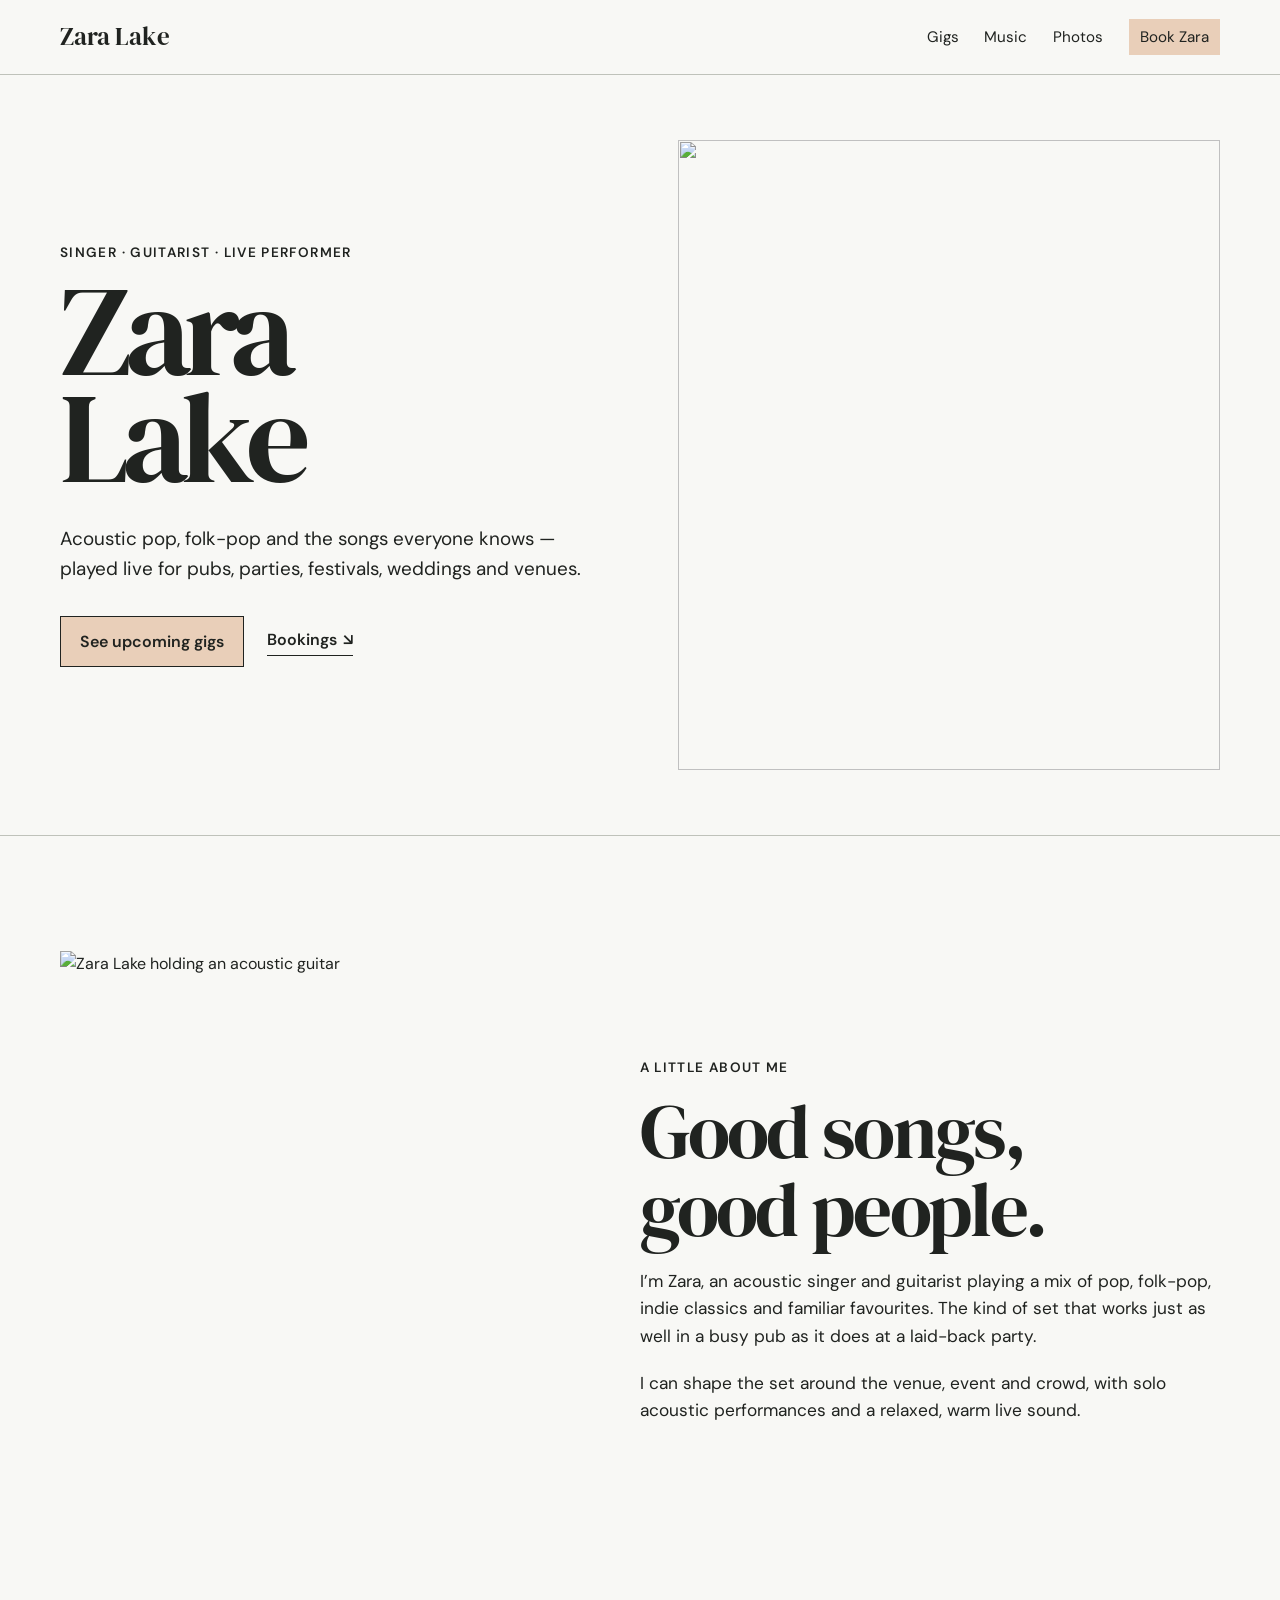
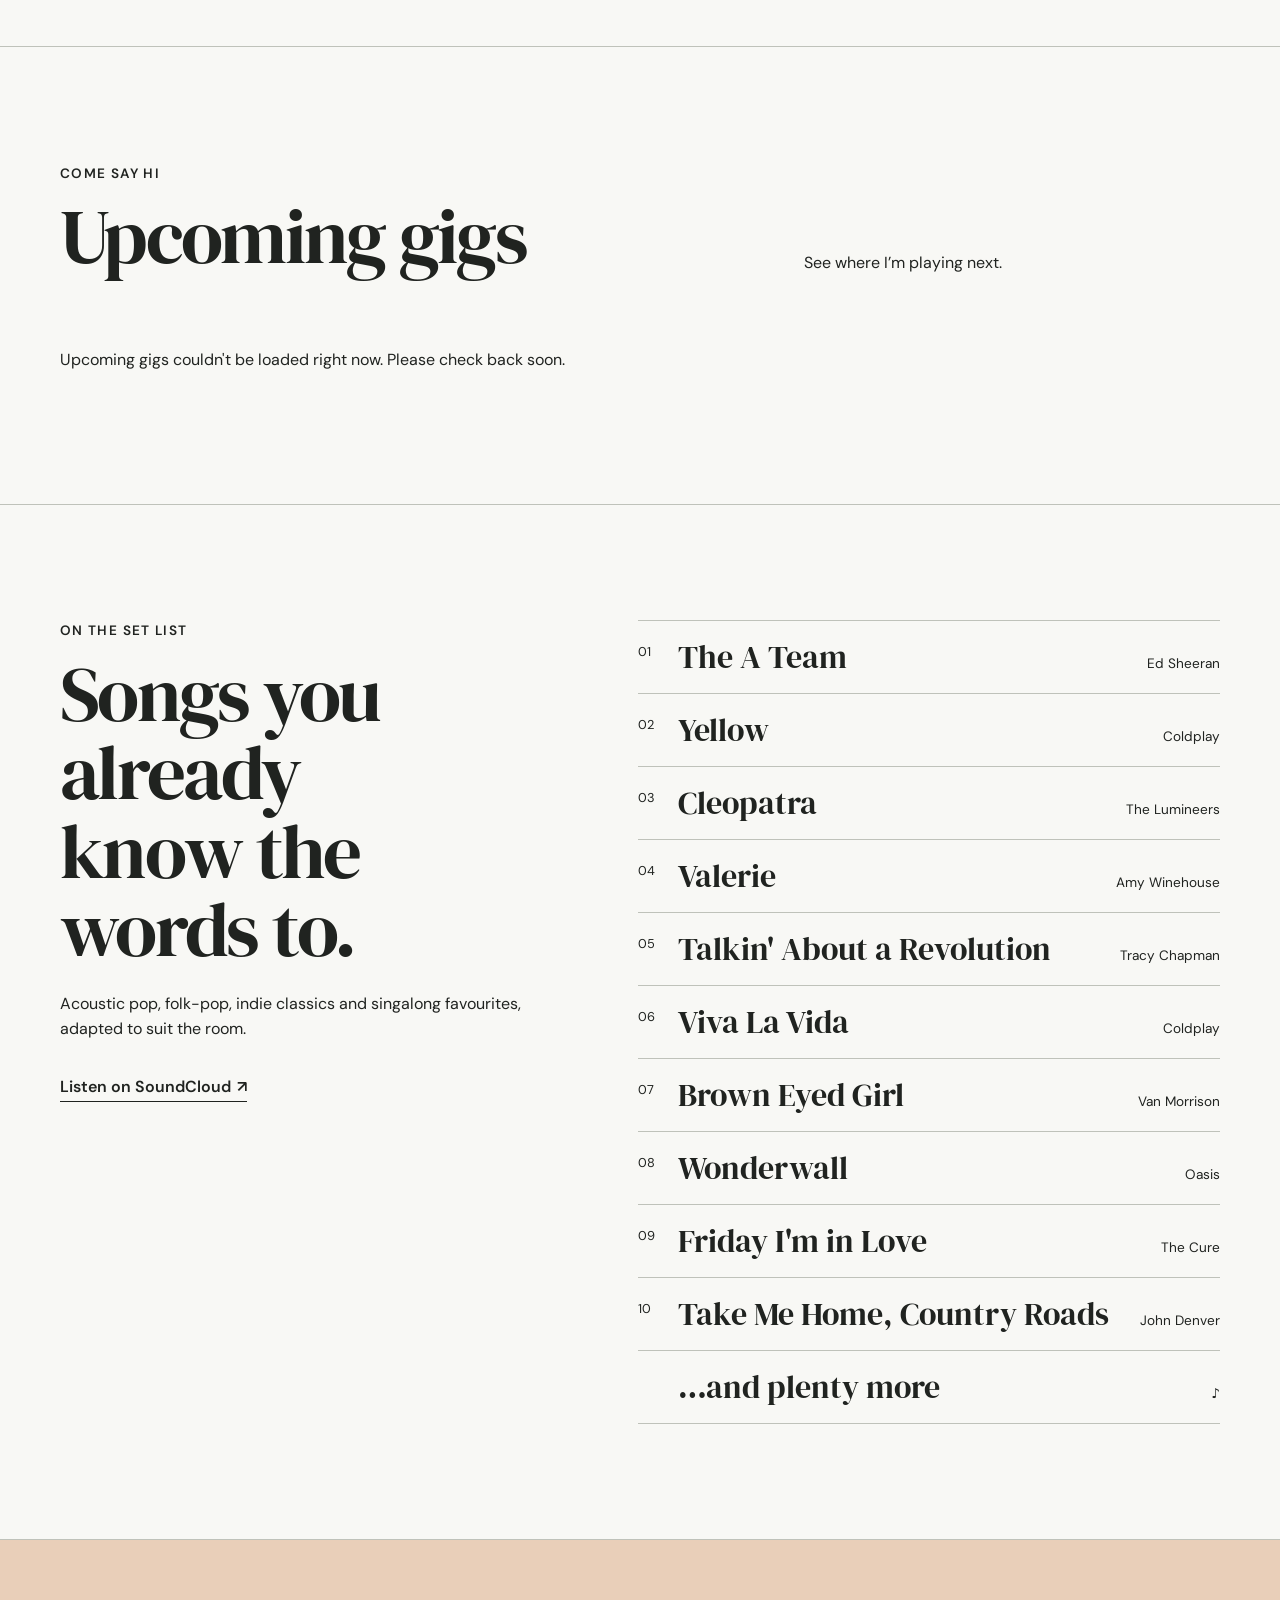
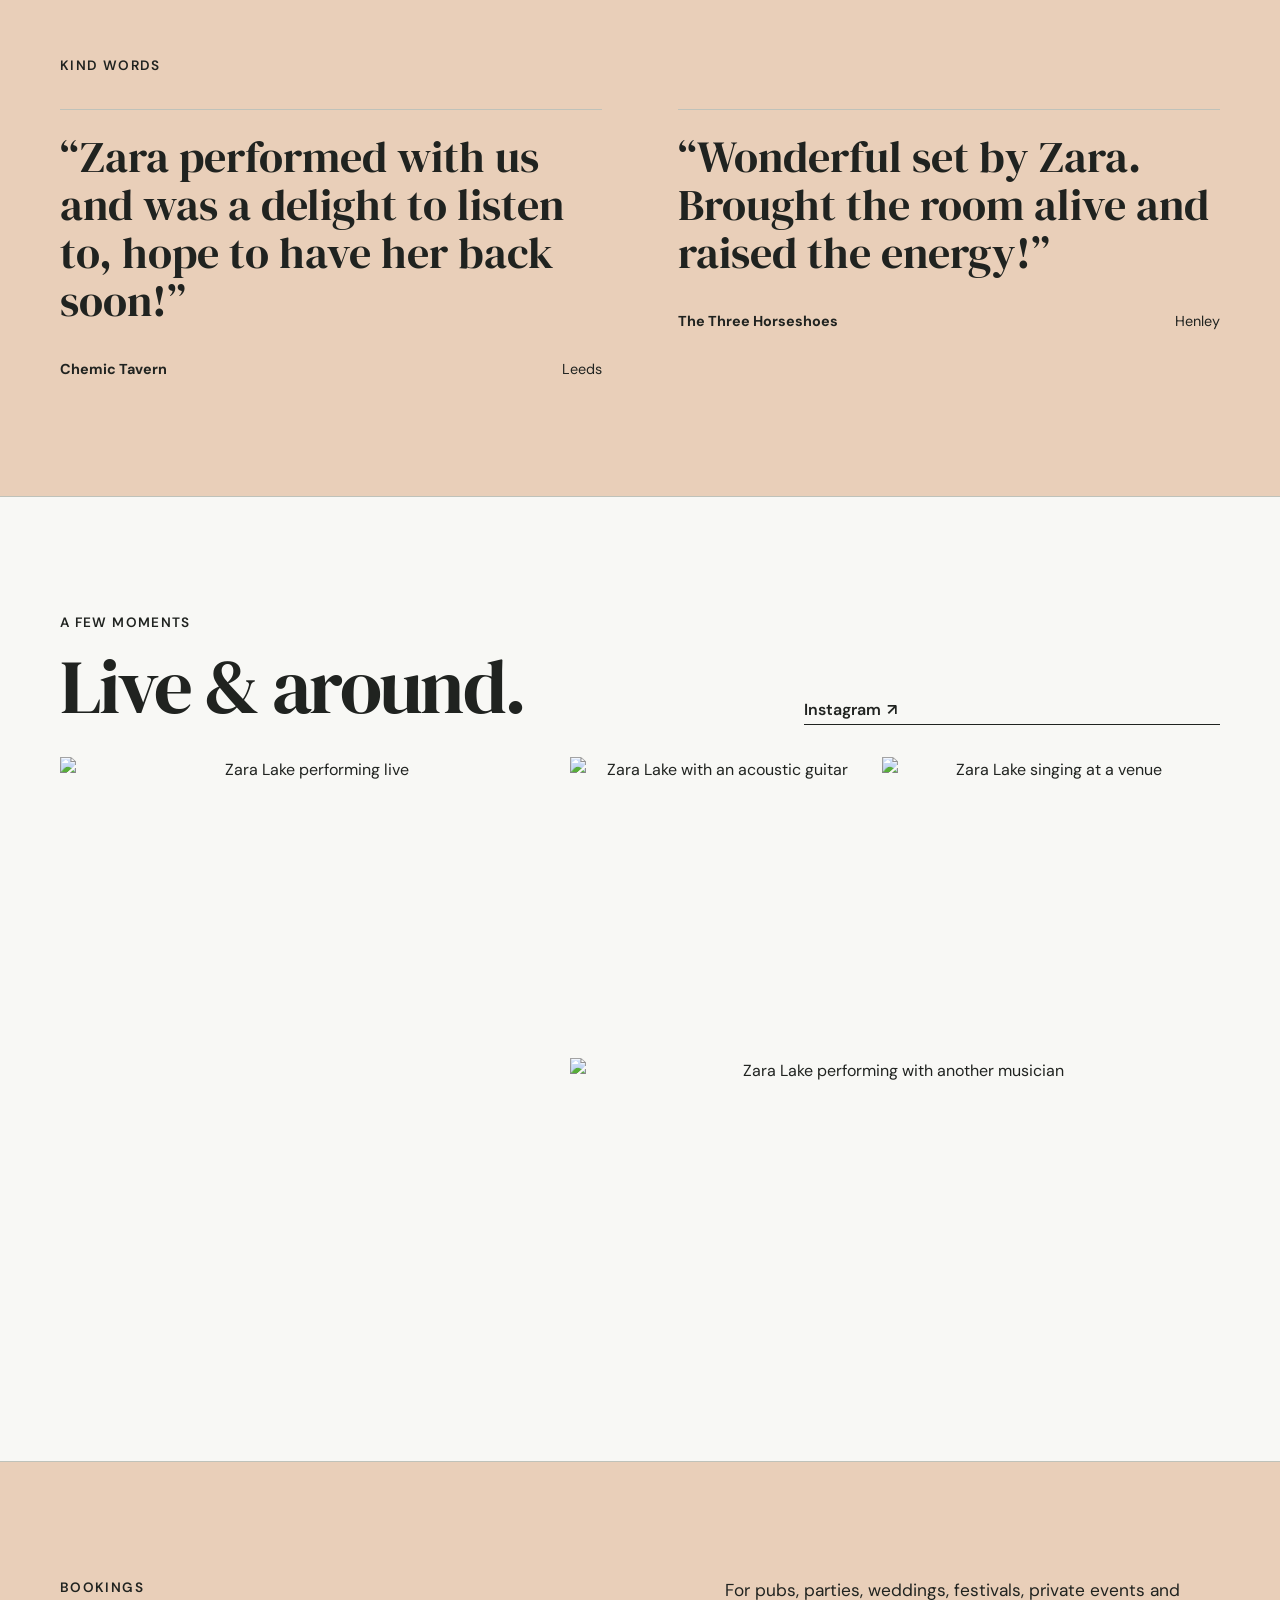
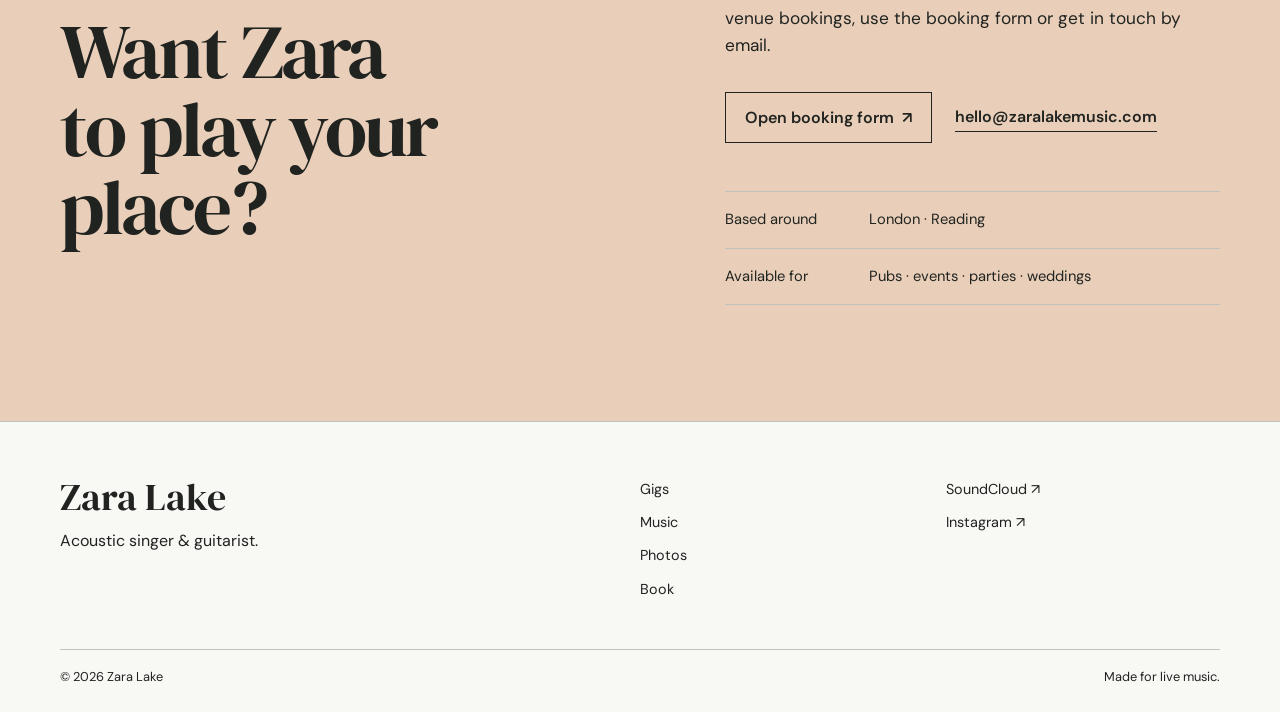
==== commit 6241cc9b: "Add files via upload" ====
--- a/index.html
+++ b/index.html
@@ -1,2106 +1,200 @@
-<!DOCTYPE html>
-<html lang="en">
+<!doctype html>
+<html lang="en-GB">
 <head>
-  <meta charset="UTF-8">
-  <meta name="viewport" content="width=device-width, initial-scale=1.0">
-  <meta name="theme-color" content="#f5f0e7">
+  <meta charset="utf-8">
+  <meta name="viewport" content="width=device-width, initial-scale=1">
+  <meta name="theme-color" content="#f8f8f5">
   <meta name="color-scheme" content="light">
+
+  <title>Zara Lake — Acoustic Singer & Guitarist</title>
+  <meta name="description" content="Zara Lake is an acoustic singer and guitarist performing pop, folk-pop and familiar favourites for pubs, parties, festivals, weddings and venues around London, Reading and beyond.">
+  <meta name="robots" content="index,follow,max-image-preview:large">
+  <link rel="canonical" href="https://zaralakemusic.com/">
+
+  <meta property="og:type" content="website">
+  <meta property="og:site_name" content="Zara Lake Music">
+  <meta property="og:title" content="Zara Lake — Acoustic Singer & Guitarist">
+  <meta property="og:description" content="Live acoustic music for pubs, parties, festivals, weddings and venues around London, Reading and beyond.">
+  <meta property="og:url" content="https://zaralakemusic.com/">
+  <meta property="og:image" content="https://ik.imagekit.io/vjtm8uzlm/Zara%20Lake%20Music/IMG_3676.jpeg?updatedAt=1790430853195">
+  <meta property="og:image:alt" content="Zara Lake performing live with an acoustic guitar">
+
+  <meta name="twitter:card" content="summary_large_image">
+  <meta name="twitter:title" content="Zara Lake — Acoustic Singer & Guitarist">
+  <meta name="twitter:description" content="Live acoustic music for pubs, parties, festivals, weddings and venues.">
+  <meta name="twitter:image" content="https://ik.imagekit.io/vjtm8uzlm/Zara%20Lake%20Music/IMG_3676.jpeg?updatedAt=1790430853195">
+
   <link rel="preconnect" href="https://fonts.googleapis.com">
   <link rel="preconnect" href="https://fonts.gstatic.com" crossorigin>
-  <link href="https://fonts.googleapis.com/css2?family=Newsreader:ital,opsz,wght@0,6..72,200..800;1,6..72,200..800&display=swap" rel="stylesheet">
-
-  <title>Zara Lake | Singer, Musician & Guitarist</title>
-
-  <meta
-    name="description"
-    content="Zara Lake is a 22-year-old acoustic singer, guitarist and performer available for gigs, pubs, parties and venues across London, Reading and surrounding areas."
-  >
-
-  <!--
-    CSS / JS hooks are intentionally kept semantic and lightweight.
-    Add your own stylesheet and scripts here.
-  -->
-  <style>
-:root {
-  color-scheme: light;
-  --paper: #f5f0e7;
-  --cream: #fffaf2;
-  --blush: #eedbd2;
-  --lavender: #b8b9ca;
-  --olive: #55583c;
-  --olive-deep: #343b2d;
-  --ink: #2e3028;
-  --muted: #65675d;
-  --line: #bdb8a9;
-  --line-soft: rgba(46, 48, 40, .18);
-  --focus: #9b523b;
-  --serif: 'Newsreader', serif;
-  --sans: 'Newsreader', serif;
-  --content: 76rem;
-  --gutter: clamp(1.25rem, 4vw, 4rem);
-  --section-space: clamp(4.5rem, 8vw, 8.5rem);
-  --header-height: 6rem;
-}
-
-*, *::before, *::after { box-sizing: border-box; }
-html { scroll-behavior: smooth; scroll-padding-top: calc(var(--header-height) + 1.5rem); }
-body {
-  margin: 0;
-  overflow-x: hidden;
-  background: var(--paper);
-  color: var(--ink);
-  font: 400 1rem/1.65 var(--sans);
-  -webkit-font-smoothing: antialiased;
-  text-rendering: optimizeLegibility;
-}
-body.nav-lock { overflow: hidden; }
-img { display: block; width: 100%; max-width: 100%; }
-button, input, textarea, select { font: inherit; }
-button { color: inherit; cursor: pointer; }
-a { color: inherit; text-decoration: none; }
-p, h1, h2, h3, figure, blockquote { margin: 0; }
-ul { margin: 0; padding: 0; }
-[hidden] { display: none !important; }
-::selection { background: var(--lavender); color: var(--ink); }
-:focus-visible { outline: 3px solid var(--focus); outline-offset: 4px; }
-
-.skip-link {
-  position: fixed;
-  top: .75rem;
-  left: .75rem;
-  z-index: 1000;
-  transform: translateY(-180%);
-  padding: .75rem 1rem;
-  background: var(--ink);
-  color: var(--cream);
-  font-weight: 700;
-  transition: transform .18s ease;
-}
-.skip-link:focus { transform: translateY(0); }
-
-.container { width: min(calc(100% - 2 * var(--gutter)), var(--content)); margin-inline: auto; }
-.section { padding-block: var(--section-space); }
-.section[id] { scroll-margin-top: calc(var(--header-height) + 1rem); }
-.section-heading { max-width: 43rem; margin-bottom: clamp(2rem, 4vw, 3.5rem); }
-.section-heading > p:last-child { margin-top: 1rem; max-width: 36rem; }
-.section-heading--split {
-  max-width: none;
-  display: flex;
-  align-items: end;
-  justify-content: space-between;
-  gap: 1.5rem 3rem;
-}
-.section-heading--split > p { max-width: 21rem; margin: 0 0 .35rem; }
-.eyebrow,
-.booking-strip__label,
-.media-card__eyebrow,
-.contact__detail-label {
-  font-size: .72rem;
-  font-weight: 700;
-  letter-spacing: .17em;
-  line-height: 1.45;
-  text-transform: uppercase;
-}
-.eyebrow { margin-bottom: 1.1rem; color: var(--olive); }
-h1, h2, h3 { font-family: var(--serif); font-weight: 500; }
-h1, h2 { line-height: .94; }
-h2 {
-  font-size: clamp(3.2rem, 6.5vw, 6.5rem);
-  letter-spacing: -.045em;
-  text-wrap: balance;
-}
-h3 {
-  font-size: clamp(1.65rem, 2.2vw, 2.25rem);
-  line-height: 1.04;
-  letter-spacing: -.02em;
-}
-
-/* Header + navigation */
-.site-header {
-  position: sticky;
-  top: 0;
-  z-index: 50;
-  background: color-mix(in srgb, var(--paper) 94%, transparent);
-  border-bottom: 1px solid var(--line-soft);
-  backdrop-filter: blur(12px);
-}
-.site-header__inner {
-  min-height: var(--header-height);
-  display: flex;
-  align-items: center;
-  justify-content: space-between;
-  gap: 1.25rem 2rem;
-}
-.site-logo { display: inline-flex; flex-direction: column; flex: none; line-height: 1; }
-.site-logo__name {
-  font: 500 clamp(1.8rem, 2.3vw, 2.5rem)/.9 var(--serif);
-  letter-spacing: -.045em;
-}
-.site-logo__tagline {
-  margin-top: .46rem;
-  font-size: .56rem;
-  font-weight: 700;
-  letter-spacing: .14em;
-  text-transform: uppercase;
-  white-space: nowrap;
-}
-.site-nav-panel { display: flex; align-items: center; gap: 2rem; margin-left: auto; }
-.site-nav { display: flex; align-items: center; justify-content: center; gap: .25rem clamp(.8rem, 2vw, 2rem); }
-.site-nav a, .site-footer nav a {
-  font-size: .76rem;
-  font-weight: 700;
-  letter-spacing: .08em;
-  text-transform: uppercase;
-}
-.site-nav a {
-  position: relative;
-  padding: .8rem .15rem;
-}
-.site-nav a::after {
-  content: '';
-  position: absolute;
-  left: .15rem;
-  right: .15rem;
-  bottom: .45rem;
-  height: 1px;
-  transform: scaleX(0);
-  transform-origin: right;
-  background: currentColor;
-  transition: transform .2s ease;
-}
-.site-nav a:hover::after,
-.site-nav a:focus-visible::after { transform: scaleX(1); transform-origin: left; }
-.site-header__cta {
-  flex: none;
-  min-height: 2.8rem;
-  display: inline-flex;
-  align-items: center;
-  justify-content: center;
-  padding: .7rem 1.15rem;
-  border: 1px solid var(--ink);
-  font-size: .75rem;
-  font-weight: 700;
-  letter-spacing: .09em;
-  text-transform: uppercase;
-  transition: background .2s ease, color .2s ease, transform .2s ease;
-}
-.site-header__cta:hover { transform: translateY(-1px); background: var(--ink); color: var(--cream); }
-.nav-toggle { display: none; }
-
-/* Hero */
-.hero {
-  position: relative;
-  isolation: isolate;
-  display: flex;
-  align-items: flex-end;
-  min-height: clamp(38rem, 84svh, 51rem);
-  overflow: hidden;
-  background: var(--olive-deep);
-  color: var(--cream);
-}
-.hero__media, .hero__media::after, .hero__image { position: absolute; inset: 0; width: 100%; height: 100%; }
-.hero__media { z-index: -1; }
-.hero__image { object-fit: cover; object-position: center 36%; }
-.hero__media::after {
-  content: '';
-  background:
-    linear-gradient(90deg, rgba(22,27,20,.82) 0%, rgba(22,27,20,.48) 52%, rgba(22,27,20,.13) 100%),
-    linear-gradient(0deg, rgba(22,27,20,.48), transparent 64%);
-}
-.hero__content { padding-block: clamp(5rem, 9vw, 8rem) clamp(4rem, 8vw, 7.5rem); }
-.hero .eyebrow { color: #ece2ce; }
-.hero h1 {
-  max-width: 10ch;
-  font-size: clamp(5rem, 13vw, 12rem);
-  letter-spacing: -.065em;
-  line-height: .78;
-}
-.hero__intro {
-  max-width: 39rem;
-  margin-top: clamp(2rem, 4vw, 3rem);
-  font-size: clamp(1.05rem, 1.5vw, 1.3rem);
-  line-height: 1.55;
-}
-.hero__actions { display: flex; flex-wrap: wrap; gap: .8rem; margin-top: 2rem; }
-.hero__location { margin-top: 2.75rem; font-size: .76rem; letter-spacing: .06em; }
-
-/* Buttons + links */
-.button {
-  min-height: 3.25rem;
-  display: inline-flex;
-  align-items: center;
-  justify-content: center;
-  padding: .75rem 1.45rem;
-  border: 1px solid currentColor;
-  font-size: .77rem;
-  font-weight: 700;
-  letter-spacing: .09em;
-  line-height: 1.25;
-  text-align: center;
-  text-transform: uppercase;
-  transition: color .2s ease, background .2s ease, border-color .2s ease, transform .2s ease;
-}
-.button:hover { transform: translateY(-2px); }
-.button--primary { background: var(--olive); color: var(--cream); border-color: var(--olive); }
-.button--primary:hover { background: var(--olive-deep); border-color: var(--olive-deep); }
-.hero .button--primary { background: var(--cream); color: var(--ink); border-color: var(--cream); }
-.hero .button--primary:hover { background: var(--blush); border-color: var(--blush); }
-.button--secondary { background: transparent; color: var(--ink); }
-.button--secondary:hover { background: var(--ink); color: var(--cream); }
-.hero .button--secondary { color: var(--cream); }
-.hero .button--secondary:hover { background: var(--cream); color: var(--ink); }
-.button--light { background: var(--cream); color: var(--ink); border-color: var(--cream); }
-.button--light:hover { background: transparent; color: var(--cream); }
-.text-link, .booking-strip__link, .gig__action a {
-  width: fit-content;
-  display: inline-block;
-  padding-bottom: .2rem;
-  border-bottom: 1px solid currentColor;
-  font-size: .8rem;
-  font-weight: 700;
-  letter-spacing: .05em;
-  text-transform: uppercase;
-  transition: opacity .2s ease;
-}
-.text-link:hover, .booking-strip__link:hover, .gig__action a:hover { opacity: .62; }
-
-/* Quick intro / booking strip */
-.booking-strip { background: var(--lavender); border-bottom: 1px solid rgba(46,48,40,.12); }
-.booking-strip__inner {
-  min-height: 8rem;
-  display: grid;
-  grid-template-columns: repeat(3, minmax(0, 1fr)) auto;
-  align-items: stretch;
-  gap: 0;
-  padding-block: 0;
-}
-.booking-strip__item {
-  min-width: 0;
-  display: flex;
-  flex-direction: column;
-  justify-content: center;
-  gap: .35rem;
-  padding: 1.6rem 1.7rem;
-  border-right: 1px solid rgba(46,48,40,.18);
-}
-.booking-strip__item:first-child { padding-left: 0; }
-.booking-strip__label { color: rgba(46,48,40,.66); }
-.booking-strip__item strong {
-  font-family: var(--serif);
-  font-size: clamp(1.35rem, 2vw, 1.8rem);
-  font-weight: 600;
-  line-height: 1.04;
-  letter-spacing: -.025em;
-}
-.booking-strip__link {
-  align-self: center;
-  margin-left: 1.7rem;
-  white-space: nowrap;
-}
-
-/* About */
-.about { background: var(--paper); }
-.about__grid {
-  display: grid;
-  grid-template-columns: minmax(0, .9fr) minmax(0, 1.05fr);
-  gap: clamp(3rem, 8vw, 8rem);
-  align-items: center;
-}
-.about__image-wrap { position: relative; }
-.about__image-wrap::before {
-  content: '';
-  position: absolute;
-  z-index: -1;
-  inset: 10% -8% -7% 12%;
-  background: var(--blush);
-}
-.about__image { aspect-ratio: 4 / 5; object-fit: cover; }
-.about__content { max-width: 35rem; }
-.about__content h2 { font-size: clamp(3.4rem, 6vw, 6rem); }
-.about__content > p:not(.eyebrow) { margin-top: 1.4rem; color: var(--muted); }
-.about__content .text-link { margin-top: 2rem; }
-
-/* Testimonials */
-.testimonials { background: var(--cream); }
-.testimonials__grid {
-  display: grid;
-  grid-template-columns: repeat(2, minmax(0,1fr));
-  gap: 1px;
-  border: 1px solid var(--line-soft);
-  background: var(--line-soft);
-}
-.testimonial { min-height: 20rem; display: flex; flex-direction: column; justify-content: space-between; padding: clamp(2rem, 4vw, 3.25rem); background: var(--cream); }
-.testimonial blockquote {
-  max-width: 18ch;
-  font-family: var(--serif);
-  font-size: clamp(2rem, 3.6vw, 3.5rem);
-  line-height: 1.02;
-  letter-spacing: -.035em;
-}
-.testimonial figcaption { display: flex; flex-direction: column; gap: .15rem; margin-top: 2.5rem; }
-.testimonial cite { font-style: normal; font-weight: 700; }
-.testimonial figcaption span { color: var(--muted); font-size: .85rem; }
-
-/* Gigs */
-.gigs { background: var(--paper); }
-.gig-list { border-top: 1px solid var(--line); }
-.gig-list__loading, .gig-list__empty, .gig-list__error { padding-block: 2rem; color: var(--muted); }
-.gig {
-  display: grid;
-  grid-template-columns: 6rem minmax(0,1fr) auto;
-  gap: 1.5rem 2rem;
-  align-items: center;
-  padding: 1.75rem 0;
-  border-bottom: 1px solid var(--line);
-}
-.gig__date {
-  display: inline-flex;
-  align-items: baseline;
-  gap: .55rem;
-  color: var(--olive-deep);
-}
-.gig__day { font-family: var(--serif); font-size: 3.4rem; line-height: .8; letter-spacing: -.04em; }
-.gig__month { font-size: .72rem; font-weight: 700; letter-spacing: .12em; text-transform: uppercase; }
-.gig__details h3 { font-size: clamp(1.7rem, 2.5vw, 2.4rem); }
-.gig__details p { margin-top: .35rem; color: var(--muted); }
-.gig__details .gig__time { color: var(--ink); font-weight: 600; }
-.gig__description { max-width: 48rem; }
-.gigs__footer { margin-top: 2.25rem; }
-
-/* Music */
-.music { background: var(--olive-deep); color: var(--cream); }
-.music .eyebrow { color: var(--blush); }
-.music .section-heading > p:last-child { color: rgba(255,250,242,.72); }
-.media-grid { display: grid; grid-template-columns: repeat(3, minmax(0,1fr)); gap: 1.2rem; }
-.media-card { overflow: hidden; border: 1px solid rgba(255,250,242,.2); background: rgba(255,255,255,.035); }
-.media-card__media { aspect-ratio: 4 / 3; overflow: hidden; border-bottom: 1px solid rgba(255,250,242,.2); }
-.media-placeholder {
-  width: 100%;
-  height: 100%;
-  display: grid;
-  place-items: center;
-  align-content: center;
-  gap: .9rem;
-  background:
-    linear-gradient(rgba(52,59,45,.36), rgba(52,59,45,.36)),
-    linear-gradient(135deg, rgba(238,219,210,.26), rgba(184,185,202,.12));
-  color: rgba(255,250,242,.84);
-  text-align: center;
-}
-.media-placeholder__icon {
-  width: 3.5rem;
-  height: 3.5rem;
-  display: grid;
-  place-items: center;
-  border: 1px solid currentColor;
-  border-radius: 50%;
-  font-size: 1rem;
-  padding-left: .12rem;
-}
-.media-card__content { padding: 1.4rem 1.5rem 1.6rem; }
-.media-card__eyebrow { margin-bottom: .6rem; color: var(--blush); }
-.media-card__content p:last-child { margin-top: .45rem; color: rgba(255,250,242,.66); font-size: .9rem; }
-.music__links { display: flex; flex-wrap: wrap; gap: .8rem; margin-top: 2rem; }
-.music .button--secondary { color: var(--cream); }
-.music .button--secondary:hover { background: var(--cream); color: var(--ink); }
-
-/* Set list */
-.set-list { background: var(--blush); }
-.set-list__grid { display: grid; grid-template-columns: minmax(0,.75fr) minmax(0,1.25fr); gap: clamp(3rem, 8vw, 8rem); align-items: start; }
-.set-list__intro { position: sticky; top: calc(var(--header-height) + 2rem); }
-.set-list__intro > p:not(.eyebrow) { max-width: 29rem; margin-top: 1.2rem; color: rgba(46,48,40,.74); }
-.set-list__intro .text-link { margin-top: 2rem; }
-.song-list { list-style: none; border-top: 1px solid rgba(46,48,40,.3); }
-.song-list li {
-  display: grid;
-  grid-template-columns: minmax(0,1fr) minmax(8rem,.5fr);
-  gap: 1.25rem;
-  align-items: baseline;
-  padding: 1rem 0;
-  border-bottom: 1px solid rgba(46,48,40,.3);
-}
-.song-list li span:first-child { font-family: var(--serif); font-size: clamp(1.5rem, 2.4vw, 2.15rem); line-height: 1.05; }
-.song-list li span:last-child { color: rgba(46,48,40,.65); font-size: .85rem; text-align: right; }
-.song-list__more span:first-child { font-family: var(--sans) !important; font-size: .8rem !important; font-weight: 700; letter-spacing: .12em; text-transform: uppercase; }
-
-/* Social feed */
-.social-feed { background: var(--cream); }
-.social-feed__grid { display: grid; grid-template-columns: repeat(3, minmax(0,1fr)); gap: 1rem; }
-.social-post { border: 1px solid var(--line-soft); background: var(--paper); }
-.social-post__image-link { display: block; overflow: hidden; background: var(--blush); }
-.social-post__image-link img { aspect-ratio: 1 / 1; object-fit: cover; transition: transform .45s ease; }
-.social-post__image-link:hover img { transform: scale(1.025); }
-.social-post__content { padding: 1.1rem 1.15rem 1.25rem; }
-.social-post__content p { font-size: .92rem; line-height: 1.55; }
-.social-post__content span { display: block; margin-top: .8rem; color: var(--muted); font-size: .72rem; line-height: 1.45; }
-.social-feed__footer { display: flex; justify-content: center; margin-top: 2rem; }
-
-/* Gallery */
-.gallery { background: var(--paper); }
-.gallery__grid {
-  display: grid;
-  grid-template-columns: repeat(4, minmax(0,1fr));
-  grid-auto-rows: clamp(11rem, 18vw, 16rem);
-  gap: .8rem;
-}
-.gallery__item { overflow: hidden; background: var(--blush); }
-.gallery__item--large { grid-column: span 2; grid-row: span 2; }
-.gallery__item--wide { grid-column: span 2; }
-.gallery__item img { height: 100%; object-fit: cover; transition: transform .5s ease; }
-.gallery__item:hover img { transform: scale(1.02); }
-
-/* Booking CTA */
-.booking-cta { padding-block: clamp(4.5rem, 8vw, 7rem); background: var(--olive); color: var(--cream); }
-.booking-cta__inner { max-width: 50rem; text-align: center; }
-.booking-cta .eyebrow { color: var(--blush); }
-.booking-cta h2 { font-size: clamp(3.7rem, 8vw, 7rem); }
-.booking-cta__inner > p:not(.eyebrow) { max-width: 35rem; margin: 1.4rem auto 0; color: rgba(255,250,242,.78); }
-.booking-cta .button { margin-top: 2rem; }
-
-/* Contact */
-.contact { background: var(--cream); }
-.contact__grid { display: grid; grid-template-columns: minmax(0,.8fr) minmax(0,1.2fr); gap: clamp(3rem, 8vw, 8rem); align-items: start; }
-.contact__intro > p:not(.eyebrow) { max-width: 31rem; margin-top: 1.2rem; color: var(--muted); }
-.contact__details { margin-top: 2.5rem; border-top: 1px solid var(--line); }
-.contact__detail { display: grid; grid-template-columns: 7.5rem 1fr; gap: 1rem; padding: 1rem 0; border-bottom: 1px solid var(--line); }
-.contact__detail-label { color: var(--muted); }
-.contact__detail a { text-decoration: underline; text-decoration-thickness: 1px; text-underline-offset: .2rem; }
-.contact__form-wrap { padding: clamp(1.5rem, 4vw, 2.5rem); background: var(--paper); border: 1px solid var(--line-soft); }
-.contact-form { display: grid; grid-template-columns: repeat(2, minmax(0,1fr)); gap: 1.15rem; }
-.form-field { min-width: 0; display: flex; flex-direction: column; gap: .45rem; }
-.form-field:nth-child(1), .form-field:nth-child(2), .form-field:nth-child(5), .form-field:nth-child(6) { grid-column: 1 / -1; }
-.form-field label { font-size: .78rem; font-weight: 700; letter-spacing: .04em; }
-.form-field input,
-.form-field select,
-.form-field textarea {
-  width: 100%;
-  border: 1px solid #9e9b90;
-  border-radius: 0;
-  background: var(--cream);
-  color: var(--ink);
-  padding: .85rem .9rem;
-  outline: none;
-  transition: border-color .2s ease, box-shadow .2s ease;
-}
-.form-field input, .form-field select { min-height: 3.1rem; }
-.form-field textarea { resize: vertical; min-height: 9rem; }
-.form-field input:focus,
-.form-field select:focus,
-.form-field textarea:focus { border-color: var(--focus); box-shadow: 0 0 0 3px rgba(155,82,59,.12); }
-.contact-form .button { grid-column: 1 / -1; justify-self: start; margin-top: .35rem; }
-
-/* Footer */
-.site-footer { padding-block: 3.5rem 2rem; background: var(--ink); color: var(--cream); }
-.site-footer__inner { display: grid; grid-template-columns: minmax(0,1.5fr) auto auto; gap: 2.5rem 5rem; align-items: start; }
-.site-footer .site-logo__tagline { color: rgba(255,250,242,.62); }
-.site-footer__brand > p { max-width: 24rem; margin-top: 1.2rem; color: rgba(255,250,242,.65); font-size: .9rem; }
-.site-footer__nav nav, .site-footer__social { display: grid; gap: .8rem; }
-.site-footer__social a { font-size: .9rem; text-decoration: underline; text-underline-offset: .2rem; }
-.site-footer__bottom {
-  display: flex;
-  justify-content: space-between;
-  gap: 1rem;
-  margin-top: 3rem;
-  padding-top: 1.5rem;
-  border-top: 1px solid rgba(255,250,242,.18);
-  color: rgba(255,250,242,.58);
-  font-size: .76rem;
-}
-.site-footer__bottom a { color: var(--cream); }
-
-/* Tablet */
-@media (max-width: 1000px) {
-  .booking-strip__inner { grid-template-columns: repeat(3, minmax(0,1fr)); }
-  .booking-strip__link {
-    grid-column: 1 / -1;
-    width: 100%;
-    margin: 0;
-    padding: 1rem 0;
-    border-top: 1px solid rgba(46,48,40,.18);
-    border-bottom: 0;
-    text-align: center;
+  <link rel="preconnect" href="https://ik.imagekit.io">
+  <link href="https://fonts.googleapis.com/css2?family=DM+Sans:opsz,wght@9..40,400;9..40,500;9..40,600&family=DM+Serif+Display:ital@0;1&display=swap" rel="stylesheet">
+  <link rel="stylesheet" href="/styles.css">
+
+  <script type="application/ld+json">
+  {
+    "@context": "https://schema.org",
+    "@type": "Person",
+    "name": "Zara Lake",
+    "url": "https://zaralakemusic.com/",
+    "image": "https://ik.imagekit.io/vjtm8uzlm/Zara%20Lake%20Music/IMG_3676.jpeg?updatedAt=1790430853195",
+    "jobTitle": "Singer and guitarist",
+    "description": "Acoustic singer, guitarist and performer for pubs, parties, festivals, weddings and venues.",
+    "email": "mailto:hello@zaralakemusic.com",
+    "sameAs": [
+      "https://soundcloud.com/zaralakemusic/"
+    ],
+    "knowsAbout": ["Acoustic music", "Live music", "Guitar", "Singing"]
   }
-  .booking-strip__item:nth-child(3) { border-right: 0; }
-  .media-grid { grid-template-columns: repeat(2, minmax(0,1fr)); }
-  .media-card:last-child { grid-column: 1 / -1; max-width: calc(50% - .6rem); }
-  .social-feed__grid { grid-template-columns: repeat(2, minmax(0,1fr)); }
-  .gallery__grid { grid-template-columns: repeat(3, minmax(0,1fr)); }
-  .gallery__item--large { grid-column: span 2; }
-  .site-footer__inner { grid-template-columns: minmax(0,1fr) auto; }
-  .site-footer__social { grid-column: 2; }
-}
-
-/* Mobile navigation */
-@media (max-width: 820px) {
-  :root { --header-height: 4.75rem; --section-space: clamp(4rem, 14vw, 6rem); }
-  html { scroll-padding-top: calc(var(--header-height) + 1rem); }
-  .site-header { backdrop-filter: none; background: var(--paper); }
-  .site-header__inner { min-height: var(--header-height); }
-  .site-logo__name { font-size: 1.85rem; }
-  .site-logo__tagline { font-size: .5rem; margin-top: .38rem; }
-
-  .nav-toggle {
-    min-height: 2.8rem;
-    display: inline-flex;
-    align-items: center;
-    gap: .75rem;
-    padding: .6rem .2rem .6rem .8rem;
-    border: 0;
-    background: transparent;
-    font-size: .7rem;
-    font-weight: 700;
-    letter-spacing: .12em;
-    text-transform: uppercase;
-  }
-  .nav-toggle__icon { position: relative; width: 1.55rem; height: 1rem; display: inline-block; }
-  .nav-toggle__icon span {
-    position: absolute;
-    left: 0;
-    width: 100%;
-    height: 1px;
-    background: currentColor;
-    transition: transform .2s ease, top .2s ease;
-  }
-  .nav-toggle__icon span:first-child { top: .26rem; }
-  .nav-toggle__icon span:last-child { top: .73rem; }
-  .nav-open .nav-toggle__icon span:first-child { top: .5rem; transform: rotate(45deg); }
-  .nav-open .nav-toggle__icon span:last-child { top: .5rem; transform: rotate(-45deg); }
-
-  .site-nav-panel {
-    position: fixed;
-    z-index: -1;
-    top: var(--header-height);
-    left: 0;
-    right: 0;
-    height: calc(100dvh - var(--header-height));
-    display: flex;
-    flex-direction: column;
-    align-items: stretch;
-    justify-content: space-between;
-    gap: 2rem;
-    padding: 1.2rem var(--gutter) max(2rem, env(safe-area-inset-bottom));
-    background: var(--paper);
-    border-top: 1px solid var(--line-soft);
-    visibility: hidden;
-    opacity: 0;
-    transform: translateY(-.5rem);
-    pointer-events: none;
-    transition: opacity .2s ease, transform .2s ease, visibility .2s;
-  }
-  .nav-open .site-nav-panel { visibility: visible; opacity: 1; transform: translateY(0); pointer-events: auto; }
-  .site-nav { display: grid; justify-items: stretch; gap: 0; width: 100%; border-top: 1px solid var(--line); }
-  .site-nav a {
-    display: flex;
-    align-items: center;
-    min-height: 4rem;
-    padding: .85rem 0;
-    border-bottom: 1px solid var(--line);
-    font-family: var(--serif);
-    font-size: clamp(2.25rem, 10vw, 3.4rem);
-    font-weight: 500;
-    letter-spacing: -.035em;
-    line-height: 1;
-    text-transform: none;
-  }
-  .site-nav a::after { display: none; }
-  .site-nav-panel .site-header__cta { width: 100%; min-height: 3.5rem; }
-
-  .hero { min-height: calc(100svh - var(--header-height)); align-items: flex-end; }
-  .hero__image { object-position: 60% 36%; }
-  .hero__media::after {
-    background: linear-gradient(0deg, rgba(22,27,20,.8) 0%, rgba(22,27,20,.58) 42%, rgba(22,27,20,.12) 83%);
-  }
-  .hero__content { padding-block: 6rem 3.25rem; }
-  .hero h1 { font-size: clamp(4.7rem, 23vw, 7.4rem); line-height: .82; }
-  .hero__intro { max-width: 31rem; margin-top: 1.65rem; }
-  .hero__location { margin-top: 1.75rem; }
-
-  .section-heading--split { display: block; }
-  .section-heading--split > p { margin-top: 1rem; }
-  .about__grid, .set-list__grid, .contact__grid { grid-template-columns: 1fr; }
-  .about__grid { gap: 3rem; }
-  .about__image-wrap { width: min(90%, 32rem); }
-  .about__image-wrap::before { inset: 8% -6% -5% 10%; }
-  .set-list__intro { position: static; }
-  .testimonials__grid { grid-template-columns: 1fr; }
-  .testimonial { min-height: 0; }
-  .gig { grid-template-columns: 5rem minmax(0,1fr); }
-  .gig__action { grid-column: 2; }
-  .media-grid { grid-template-columns: 1fr; }
-  .media-card:last-child { grid-column: auto; max-width: none; }
-  .gallery__grid { grid-template-columns: repeat(2, minmax(0,1fr)); grid-auto-rows: clamp(10rem, 34vw, 15rem); }
-  .gallery__item--large, .gallery__item--wide { grid-column: span 2; }
-  .site-footer__inner { grid-template-columns: 1fr 1fr; }
-  .site-footer__brand { grid-column: 1 / -1; }
-  .site-footer__social { grid-column: auto; }
-}
-
-/* Quick intro: deliberate compact cards on phones */
-@media (max-width: 640px) {
-  .booking-strip { padding: 1rem 0; }
-  .booking-strip__inner {
-    width: min(calc(100% - 2 * var(--gutter)), var(--content));
-    min-height: 0;
-    grid-template-columns: 1fr;
-    border: 1px solid rgba(46,48,40,.2);
-    background: rgba(255,250,242,.16);
-  }
-  .booking-strip__item,
-  .booking-strip__item:first-child {
-    min-height: 4.75rem;
-    display: grid;
-    grid-template-columns: minmax(6.75rem, .45fr) minmax(0,1fr);
-    align-items: center;
-    gap: 1rem;
-    padding: 1rem 1.1rem;
-    border-right: 0;
-    border-bottom: 1px solid rgba(46,48,40,.18);
-  }
-  .booking-strip__item strong {
-    font-size: clamp(1.2rem, 6vw, 1.55rem);
-    text-align: right;
-  }
-  .booking-strip__link {
-    min-height: 3.8rem;
-    display: flex;
-    align-items: center;
-    justify-content: space-between;
-    padding: .9rem 1.1rem;
-    border-top: 0;
-    text-align: left;
-  }
-
-  .hero__actions { display: grid; grid-template-columns: 1fr; }
-  .hero__actions .button { width: 100%; }
-  h2 { font-size: clamp(3rem, 15vw, 4.4rem); }
-  .about__content h2 { font-size: clamp(3rem, 14vw, 4.5rem); }
-  .media-grid, .social-feed__grid { grid-template-columns: 1fr; }
-  .song-list li { grid-template-columns: 1fr auto; gap: .75rem; }
-  .song-list li span:first-child { font-size: 1.55rem; }
-  .social-feed__grid { gap: 1.25rem; }
-  .gallery__grid { display: grid; grid-template-columns: 1fr 1fr; }
-  .gallery__item--large { grid-column: 1 / -1; grid-row: span 2; }
-  .gallery__item--wide { grid-column: 1 / -1; }
-  .contact-form { grid-template-columns: 1fr; }
-  .form-field, .form-field:nth-child(n) { grid-column: auto; }
-  .contact-form .button { grid-column: auto; width: 100%; }
-  .contact__detail { grid-template-columns: 1fr; gap: .2rem; }
-  .site-footer__inner { grid-template-columns: 1fr; }
-  .site-footer__brand, .site-footer__social { grid-column: auto; }
-  .site-footer__bottom { display: grid; }
-}
-
-@media (max-width: 430px) {
-  :root { --gutter: 1rem; }
-  .hero .eyebrow { margin-bottom: .8rem; }
-  .hero__content { padding-bottom: 2.5rem; }
-  .hero__intro { font-size: 1rem; }
-  .hero__location { font-size: .7rem; }
-  .gig { grid-template-columns: 4.2rem minmax(0,1fr); gap: 1rem; }
-  .gig__day { font-size: 2.8rem; }
-  .gallery__grid { gap: .5rem; }
-}
-
-@media (prefers-reduced-motion: reduce) {
-  html { scroll-behavior: auto; }
-  *, *::before, *::after { scroll-behavior: auto !important; transition-duration: .01ms !important; animation-duration: .01ms !important; animation-iteration-count: 1 !important; }
-}
-
-  </style>
+  </script>
 </head>
-
 <body>
-
-  <a class="skip-link" href="#main-content">Skip to main content</a>
-
-  <!-- =========================================================
-       SITE HEADER
-  ========================================================== -->
-  <header class="site-header">
-    <div class="container site-header__inner">
-
-      <a href="#home" class="site-logo" aria-label="Zara Lake home">
-        <span class="site-logo__name">Zara Lake</span>
-       
-      </a>
-
-      <button
-        class="nav-toggle"
-        type="button"
-        aria-expanded="false"
-        aria-controls="site-nav-panel"
-        aria-label="Open menu"
-      >
-    
-        <span class="nav-toggle__icon" aria-hidden="true">
-          <span></span>
-          <span></span>
-        </span>
+  <a class="skip-link" href="#main">Skip to content</a>
+
+  <header class="site-header" data-header>
+    <div class="shell header-inner">
+      <a class="brand" href="#home" aria-label="Zara Lake home">Zara Lake</a>
+      <button class="menu-button" type="button" aria-expanded="false" aria-controls="primary-nav" data-menu-button>
+        <span class="sr-only">Toggle menu</span>
+        <span class="menu-line" aria-hidden="true"></span><span class="menu-line" aria-hidden="true"></span><span class="menu-line" aria-hidden="true"></span>
       </button>
-
-      <div class="site-nav-panel" id="site-nav-panel">
-        <nav class="site-nav" aria-label="Main navigation">
-          <a href="#about">About</a>
-          <a href="#gigs">Gigs</a>
-          <a href="#music">Music</a>
-          <a href="#gallery">Gallery</a>
-          <a href="#contact">Contact</a>
-        </nav>
-
-        <a href="#contact" class="site-header__cta">
-          Book
-        </a>
-      </div>
-
+      <nav class="primary-nav" id="primary-nav" aria-label="Primary navigation" data-nav>
+        <a href="#gigs">Gigs</a>
+        <a href="#music">Music</a>
+        <a href="#gallery">Photos</a>
+        <a href="#book" class="nav-cta">Book Zara</a>
+      </nav>
     </div>
   </header>
 
-
-  <main id="main-content">
-
-    <!-- =======================================================
-         HERO
-    ======================================================== -->
+  <main id="main">
     <section class="hero" id="home" aria-labelledby="hero-title">
-
-      <div class="hero__media">
-        <!-- Replace with a strong performance / portrait image -->
-        <img
-          src="images/zara-hero.jpg"
-          alt="Zara Lake performing with her acoustic guitar"
-          class="hero__image"
-          fetchpriority="high"
-        >
-      </div>
-
-      <div class="container hero__content">
-
-        <p class="eyebrow">Singer · Musician · Guitarist</p>
-
-        <h1 id="hero-title">
-          Zara Lake
-        </h1>
-
-        <p class="hero__intro">
-          Acoustic singer, guitarist and performer bringing
-          familiar favourites, acoustic pop and folk-pop to
-          pubs, parties, festivals and venues.
-        </p>
-
-        <div class="hero__actions">
-          <a href="#contact" class="button button--primary">
-            Book Zara for a gig
-          </a>
-
-         
-
-      
-      </div>
-
-    </section>
-
-
-    <!-- =======================================================
-         QUICK INTRO / BOOKING STRIP
-    ======================================================== -->
-    <section class="booking-strip" aria-label="Booking information">
-
-      <div class="container booking-strip__inner">
-
-        <div class="booking-strip__item">
-          <span class="booking-strip__label">Available for</span>
-          <strong>Gigs &amp; venues</strong>
-        </div>
-
-        <div class="booking-strip__item">
-          <span class="booking-strip__label">Based around</span>
-          <strong>London &amp; Reading</strong>
-        </div>
-
-        <div class="booking-strip__item">
-          <span class="booking-strip__label">Style</span>
-          <strong>Acoustic pop &amp; folk-pop</strong>
-        </div>
-
-       
-
-      </div>
-
-    </section>
-
-
-    <!-- =======================================================
-         ABOUT
-    ======================================================== -->
-    <section class="section about" id="about" aria-labelledby="about-title">
-
-      <div class="container about__grid">
-
-        <div class="about__image-wrap">
-          <!-- Replace with another portrait / candid performance image -->
-          <img
-            src="images/zara-about.jpg"
-            alt="Zara Lake with her acoustic guitar"
-            class="about__image"
-            loading="lazy"
-          >
-        </div>
-
-        <div class="about__content">
-
-          <p class="eyebrow">A little bit about me</p>
-
-          <h2 id="about-title">
-            Good songs, good people &amp; a good singalong.
-          </h2>
-
-          <p>
-            I’m Zara, a 22-year-old acoustic singer and guitarist
-            performing a mix of acoustic pop, folk-pop and classic
-            favourites.
-          </p>
-
-          <p>
-            From <em>Brown Eyed Girl</em> by Van Morrison to
-            <em>I’m Yours</em> by Jason Mraz, I love playing songs
-            people know, love and can sing along to.
-          </p>
-
-          <p>
-            I’m currently looking to book more gigs and would love
-            to play at your pub, party, venue, festival or event.
-          </p>
-
-         
-        </div>
-
-      </div>
-
-    </section>
-
-
-    <!-- =======================================================
-         TESTIMONIALS
-    ======================================================== -->
-    <section class="section testimonials" aria-labelledby="testimonials-title">
-
-      <div class="container">
-
-        <div class="section-heading">
-          <p class="eyebrow">Kind words</p>
-          <h2 id="testimonials-title">From some lovely venues</h2>
-        </div>
-
-        <div class="testimonials__grid">
-
-          <figure class="testimonial">
-            <blockquote>
-              “Zara performed with us and was a delight to listen to,
-              hope to have her back soon!”
-            </blockquote>
-
-            <figcaption>
-              <cite>Chemic Tavern</cite>
-              <span>Leeds</span>
-            </figcaption>
-          </figure>
-
-          <figure class="testimonial">
-            <blockquote>
-              “Wonderful set by Zara. Brought the room alive and
-              raised the energy!”
-            </blockquote>
-
-            <figcaption>
-              <cite>The Three Horseshoes</cite>
-              <span>Henley</span>
-            </figcaption>
-          </figure>
-
-        </div>
-
-      </div>
-
-    </section>
-
-
-    <!-- =======================================================
-         UPCOMING GIGS
-    ======================================================== -->
-<section class="section gigs" id="gigs" aria-labelledby="gigs-title">
-
-  <div class="container">
-
-    <div class="section-heading section-heading--split">
-
-      <div>
-        <p class="eyebrow">Come say hi</p>
-        <h2 id="gigs-title">Upcoming gigs</h2>
-      </div>
-
-      <p>
-        Come down, grab a drink and listen to some live music.
-      </p>
-
+      <div class="hero-media" aria-hidden="true">
+        <img src="https://ik.imagekit.io/vjtm8uzlm/Zara%20Lake%20Music/IMG_3676.jpeg?updatedAt=1790430853195" alt="" fetchpriority="high" decoding="async">
+      </div>
+      <div class="shell hero-content">
+        <p class="kicker">Singer · guitarist · live performer</p>
+        <h1 id="hero-title">Zara<br>Lake</h1>
+        <p class="hero-copy">Acoustic pop, folk-pop and the songs everyone knows — played live for pubs, parties, festivals, weddings and venues.</p>
+        <div class="hero-actions">
+          <a class="button button-light" href="#gigs">See upcoming gigs</a>
+          <a class="text-link text-link-light" href="#book">Bookings <span aria-hidden="true">↘</span></a>
+        </div>
+      </div>
+    </section>
+
+    <section class="section intro" id="about" aria-labelledby="about-title">
+      <div class="shell intro-grid">
+        <div class="portrait-wrap">
+          <img src="https://ik.imagekit.io/vjtm8uzlm/Zara%20Lake%20Music/IMG_6735.JPG?updatedAt=1790431172803" alt="Zara Lake holding an acoustic guitar" loading="lazy" decoding="async">
+        </div>
+        <div class="intro-copy">
+          <p class="kicker dark">A little about me</p>
+          <h2 id="about-title">Good songs,<br><em>good people.</em></h2>
+          <p>I’m Zara, an acoustic singer and guitarist playing a mix of pop, folk-pop, indie classics and familiar favourites. The kind of set that works just as well in a busy pub as it does at a laid-back party.</p>
+          <p>I can shape the set around the venue, event and crowd, with solo acoustic performances and a relaxed, warm live sound.</p>
+        </div>
+      </div>
+    </section>
+
+    <section class="section gigs" id="gigs" aria-labelledby="gigs-title">
+      <div class="shell">
+        <div class="section-head">
+          <div><p class="kicker dark">Come say hi</p><h2 id="gigs-title">Upcoming gigs</h2></div>
+          <p>See where I’m playing next.</p>
+        </div>
+        <div class="gig-list" id="gig-list" aria-live="polite" aria-busy="true">
+          <p class="status">Loading dates…</p>
+        </div>
+        <noscript><p class="status">JavaScript is needed to load upcoming gigs.</p></noscript>
+      </div>
+    </section>
+
+    <section class="section music" id="music" aria-labelledby="music-title">
+      <div class="shell music-grid">
+        <div class="music-intro">
+          <p class="kicker">On the set list</p>
+          <h2 id="music-title">Songs you already know the words to.</h2>
+          <p>Acoustic pop, folk-pop, indie classics and singalong favourites, adapted to suit the room.</p>
+          <a class="text-link text-link-light" href="https://soundcloud.com/zaralakemusic/" target="_blank" rel="noopener noreferrer">Listen on SoundCloud <span aria-hidden="true">↗</span></a>
+        </div>
+        <ol class="song-list">
+          <li><span>The A Team</span><small>Ed Sheeran</small></li>
+          <li><span>Yellow</span><small>Coldplay</small></li>
+          <li><span>Cleopatra</span><small>The Lumineers</small></li>
+          <li><span>Valerie</span><small>Amy Winehouse</small></li>
+          <li><span>Talkin' About a Revolution</span><small>Tracy Chapman</small></li>
+          <li><span>Viva La Vida</span><small>Coldplay</small></li>
+          <li><span>Brown Eyed Girl</span><small>Van Morrison</small></li>
+          <li><span>Wonderwall</span><small>Oasis</small></li>
+          <li><span>Friday I'm in Love</span><small>The Cure</small></li>
+          <li><span>Take Me Home, Country Roads</span><small>John Denver</small></li>
+          <li class="song-more"><span>…and plenty more</span><small>♪</small></li>
+        </ol>
+      </div>
+    </section>
+
+    <section class="section quotes" aria-labelledby="quotes-title">
+      <div class="shell">
+        <p class="kicker dark">Kind words</p>
+        <h2 id="quotes-title" class="sr-only">Testimonials</h2>
+        <div class="quote-grid">
+          <figure><blockquote>“Zara performed with us and was a delight to listen to, hope to have her back soon!”</blockquote><figcaption><strong>Chemic Tavern</strong><span>Leeds</span></figcaption></figure>
+          <figure><blockquote>“Wonderful set by Zara. Brought the room alive and raised the energy!”</blockquote><figcaption><strong>The Three Horseshoes</strong><span>Henley</span></figcaption></figure>
+        </div>
+      </div>
+    </section>
+
+    <section class="section gallery" id="gallery" aria-labelledby="gallery-title">
+      <div class="shell">
+        <div class="section-head gallery-head">
+          <div><p class="kicker dark">A few moments</p><h2 id="gallery-title">Live & around.</h2></div>
+          <a class="text-link" href="#" data-instagram-link>Instagram <span aria-hidden="true">↗</span></a>
+        </div>
+        <div class="photo-grid">
+          <button class="photo photo-a" type="button" data-lightbox-src="https://ik.imagekit.io/vjtm8uzlm/Zara%20Lake%20Music/Photos:%20Content/IMG_9329.jpeg?updatedAt=1790430794140"><img src="https://ik.imagekit.io/vjtm8uzlm/Zara%20Lake%20Music/Photos:%20Content/IMG_9329.jpeg?updatedAt=1790430794140" alt="Zara Lake performing live" loading="lazy" decoding="async"></button>
+          <button class="photo photo-b" type="button" data-lightbox-src="https://ik.imagekit.io/vjtm8uzlm/Zara%20Lake%20Music/Photos:%20Content/IMG_4236.JPG?updatedAt=1790430794166"><img src="https://ik.imagekit.io/vjtm8uzlm/Zara%20Lake%20Music/Photos:%20Content/IMG_4236.JPG?updatedAt=1790430794166" alt="Zara Lake with an acoustic guitar" loading="lazy" decoding="async"></button>
+          <button class="photo photo-c" type="button" data-lightbox-src="https://ik.imagekit.io/vjtm8uzlm/Zara%20Lake%20Music/Photos:%20Content/d9f10f72-599a-49cd-b3c3-ceac1bae5daf.JPG?updatedAt=1790430794148"><img src="https://ik.imagekit.io/vjtm8uzlm/Zara%20Lake%20Music/Photos:%20Content/d9f10f72-599a-49cd-b3c3-ceac1bae5daf.JPG?updatedAt=1790430794148" alt="Zara Lake singing at a venue" loading="lazy" decoding="async"></button>
+          <button class="photo photo-d" type="button" data-lightbox-src="https://ik.imagekit.io/vjtm8uzlm/Zara%20Lake%20Music/IMG_3587.JPG?updatedAt=1790431133990"><img src="https://ik.imagekit.io/vjtm8uzlm/Zara%20Lake%20Music/IMG_3587.JPG?updatedAt=1790431133990" alt="Zara Lake performing with another musician" loading="lazy" decoding="async"></button>
+        </div>
+      </div>
+    </section>
+
+    <section class="section book" id="book" aria-labelledby="book-title">
+      <div class="shell book-grid">
+        <div>
+          <p class="kicker">Bookings</p>
+          <h2 id="book-title">Want Zara to play your place?</h2>
+        </div>
+        <div class="book-copy">
+          <p>For pubs, parties, weddings, festivals, private events and venue bookings, use the booking form or get in touch by email.</p>
+          <div class="book-actions">
+            <!-- Replace BOOKING_FORM_URL in app.js with your Google Form URL. -->
+            <a class="button button-cream" href="#" data-booking-link target="_blank" rel="noopener noreferrer">Open booking form <span aria-hidden="true">↗</span></a>
+            <a class="text-link text-link-light" href="mailto:hello@zaralakemusic.com">hello@zaralakemusic.com</a>
+          </div>
+          <dl class="booking-meta">
+            <div><dt>Based around</dt><dd>London · Reading</dd></div>
+            <div><dt>Available for</dt><dd>Pubs · events · parties · weddings</dd></div>
+          </dl>
+        </div>
+      </div>
+    </section>
+  </main>
+
+  <footer class="site-footer">
+    <div class="shell footer-grid">
+      <div><a class="brand footer-brand" href="#home">Zara Lake</a><p>Acoustic singer & guitarist.</p></div>
+      <nav aria-label="Footer navigation"><a href="#gigs">Gigs</a><a href="#music">Music</a><a href="#gallery">Photos</a><a href="#book">Book</a></nav>
+      <div class="footer-social"><a href="https://soundcloud.com/zaralakemusic/" target="_blank" rel="noopener noreferrer">SoundCloud ↗</a><a href="#" data-instagram-link>Instagram ↗</a></div>
     </div>
-
-    <div
-      class="gig-list"
-      id="gig-list"
-      aria-live="polite"
-    >
-      <div class="gig-list__loading">
-        Loading upcoming gigs...
-      </div>
-    </div>
-
-    <p
-      class="gig-list__empty"
-      id="gig-list-empty"
-      hidden
-    >
-      No upcoming gigs at the moment. Check back soon!
-    </p>
-
-    <p
-      class="gig-list__error"
-      id="gig-list-error"
-      hidden
-    >
-      Gigs couldn't be loaded right now. Please check back soon.
-    </p>
-
-   
-
-  </div>
-
-</section>
-
-
-    <!-- =======================================================
-         MUSIC / VIDEO
-    ======================================================== -->
-    <section class="section music" id="music" aria-labelledby="music-title">
-
-      <div class="container">
-
-        <div class="section-heading">
-          <p class="eyebrow">Hear Zara</p>
-          <h2 id="music-title">A few favourites</h2>
-          <p>
-            Acoustic covers, classic favourites and songs to get
-            everyone singing along.
-          </p>
-        </div>
-
-
-        <div class="media-grid">
-
-          <!-- Replace video placeholders with YouTube / Instagram embeds -->
-          <article class="media-card media-card--video">
-
-            <div class="media-card__media">
-              <div class="media-placeholder" aria-label="Video placeholder">
-                <span class="media-placeholder__icon" aria-hidden="true">▶</span>
-                <span>Performance video</span>
-              </div>
-            </div>
-
-            <div class="media-card__content">
-              <p class="media-card__eyebrow">Live performance</p>
-              <h3>Wonderwall</h3>
-              <p>Oasis · Acoustic cover</p>
-            </div>
-
-          </article>
-
-
-          <article class="media-card media-card--video">
-
-            <div class="media-card__media">
-              <div class="media-placeholder" aria-label="Video placeholder">
-                <span class="media-placeholder__icon" aria-hidden="true">▶</span>
-                <span>Performance video</span>
-              </div>
-            </div>
-
-            <div class="media-card__content">
-              <p class="media-card__eyebrow">Live performance</p>
-              <h3>I’m Yours</h3>
-              <p>Jason Mraz · Acoustic cover</p>
-            </div>
-
-          </article>
-
-
-          <article class="media-card media-card--video">
-
-            <div class="media-card__media">
-              <div class="media-placeholder" aria-label="Video placeholder">
-                <span class="media-placeholder__icon" aria-hidden="true">▶</span>
-                <span>Performance video</span>
-              </div>
-            </div>
-
-            <div class="media-card__content">
-              <p class="media-card__eyebrow">Live performance</p>
-              <h3>Half the World Away</h3>
-              <p>Oasis · Acoustic cover</p>
-            </div>
-
-          </article>
-
-        </div>
-
-    
-      </div>
-
-    </section>
-
-
-    <!-- =======================================================
-         SET LIST
-    ======================================================== -->
-    <section class="section set-list" aria-labelledby="set-list-title">
-
-      <div class="container set-list__grid">
-
-        <div class="set-list__intro">
-
-          <p class="eyebrow">The songs</p>
-
-          <h2 id="set-list-title">
-            Guitar set list
-          </h2>
-
-          <p>
-            A mix of acoustic pop, folk-pop, indie classics and
-            well-known favourites.
-          </p>
-
-          <p>
-            The set list can also be adapted depending on the
-            venue, event and crowd.
-          </p>
-
-        
-
-        </div>
-
-
-        <div class="set-list__songs">
-
-          <ul class="song-list">
-
-            <li>
-              <span>The A Team</span>
-              <span>Ed Sheeran</span>
-            </li>
-
-            <li>
-              <span>Yellow</span>
-              <span>Coldplay</span>
-            </li>
-
-            <li>
-              <span>Cleopatra</span>
-              <span>The Lumineers</span>
-            </li>
-
-            <li>
-              <span>Valerie</span>
-              <span>Amy Winehouse</span>
-            </li>
-
-            <li>
-              <span>Talkin' About a Revolution</span>
-              <span>Tracy Chapman</span>
-            </li>
-
-            <li>
-              <span>Viva La Vida</span>
-              <span>Coldplay</span>
-            </li>
-
-            <li>
-              <span>Perfect</span>
-              <span>Ed Sheeran</span>
-            </li>
-
-            <li>
-              <span>Brown Eyed Girl</span>
-              <span>Van Morrison</span>
-            </li>
-
-            <li>
-              <span>Wonderwall</span>
-              <span>Oasis</span>
-            </li>
-
-            <li>
-              <span>Friday I'm in Love</span>
-              <span>The Cure</span>
-            </li>
-
-            <li>
-              <span>Take Me Home, Country Roads</span>
-              <span>John Denver</span>
-            </li>
-
-            <li class="song-list__more">
-              <span>And more...</span>
-              <span aria-hidden="true">♪</span>
-            </li>
-
-          </ul>
-
-        </div>
-
-      </div>
-
-    </section>
-
-
-    <!-- =======================================================
-         INSTAGRAM / SOCIAL FEED
-    ======================================================== -->
-    <section class="section social-feed" id="gallery" aria-labelledby="social-title">
-
-      <div class="container">
-
-        <div class="section-heading section-heading--split">
-
-          <div>
-            <p class="eyebrow">From Instagram</p>
-            <h2 id="social-title">@zaralakemusic</h2>
-          </div>
-
-          <a
-            href="#"
-            class="text-link"
-            aria-label="Follow Zara Lake on Instagram"
-          >
-            Follow on Instagram →
-          </a>
-
-        </div>
-
-
-        <!--
-          Replace these cards with an Instagram embed/feed when
-          the real social integration is added.
-        -->
-
-        <div class="social-feed__grid">
-
-          <article class="social-post">
-
-            <a href="#" class="social-post__image-link">
-              <img
-                src="images/social-01.jpg"
-                alt="Zara Lake performing live"
-                loading="lazy"
-              >
-            </a>
-
-            <div class="social-post__content">
-              <p>
-                Exciting stuff coming up! Some gigs in the next few
-                weeks. Come down to listen to your favourite singalongs 🤍
-              </p>
-              <span>#newartist #musician #cover #localmusicians</span>
-            </div>
-
-          </article>
-
-
-          <article class="social-post">
-
-            <a href="#" class="social-post__image-link">
-              <img
-                src="images/social-02.jpg"
-                alt="Zara Lake performing with another musician"
-                loading="lazy"
-              >
-            </a>
-
-            <div class="social-post__content">
-              <p>
-                Playing with Ryan Paul Henry at The Golden Cross.
-                Great to perform all our favourites from practice 🤍
-              </p>
-              <span>#newartist #localmusic #coversongs</span>
-            </div>
-
-          </article>
-
-
-          <article class="social-post">
-
-            <a href="#" class="social-post__image-link">
-              <img
-                src="images/social-03.jpg"
-                alt="Zara Lake smiling before a performance"
-                loading="lazy"
-              >
-            </a>
-
-            <div class="social-post__content">
-              <p>
-                All smiles before performing at The Three Horseshoes,
-                Henley back in August!
-              </p>
-              <span>#livemusic #singer #newartist</span>
-            </div>
-
-          </article>
-
-
-          <article class="social-post">
-
-            <a href="#" class="social-post__image-link">
-              <img
-                src="images/social-04.jpg"
-                alt="Zara Lake performing at a venue"
-                loading="lazy"
-              >
-            </a>
-
-            <div class="social-post__content">
-              <p>
-                Performing at Bunkfest last weekend was fab!
-                Great day for it too 🤍
-              </p>
-              <span>#bunkfest #festival #newartist</span>
-            </div>
-
-          </article>
-
-
-          <article class="social-post">
-
-            <a href="#" class="social-post__image-link">
-              <img
-                src="images/social-05.jpg"
-                alt="Zara Lake playing guitar"
-                loading="lazy"
-              >
-            </a>
-
-            <div class="social-post__content">
-              <p>
-                Jamming with Ryan Paul Henry — playing Last Request
-                by Paolo Nutini.
-              </p>
-              <span>#covermusician #busking #singer</span>
-            </div>
-
-          </article>
-
-
-          <article class="social-post">
-
-            <a href="#" class="social-post__image-link">
-              <img
-                src="images/social-06.jpg"
-                alt="Zara Lake singing live"
-                loading="lazy"
-              >
-            </a>
-
-            <div class="social-post__content">
-              <p>
-                Singing Jason Mraz, I'm Yours 🤍
-              </p>
-              <span>#covermusician #singer #newartist</span>
-            </div>
-
-          </article>
-
-        </div>
-
-
-        <div class="social-feed__footer">
-          <a href="#" class="button button--secondary">
-            Load more
-          </a>
-        </div>
-
-      </div>
-
-    </section>
-
-
-    <!-- =======================================================
-         PHOTO GALLERY
-    ======================================================== -->
-    <section class="section gallery" aria-labelledby="gallery-title">
-
-      <div class="container">
-
-        <div class="section-heading">
-          <p class="eyebrow">On stage &amp; off stage</p>
-          <h2 id="gallery-title">A few moments</h2>
-        </div>
-
-        <div class="gallery__grid">
-
-          <figure class="gallery__item gallery__item--large">
-            <img
-              src="images/gallery-01.jpg"
-              alt="Zara Lake performing live"
-              loading="lazy"
-            >
-          </figure>
-
-          <figure class="gallery__item">
-            <img
-              src="images/gallery-02.jpg"
-              alt="Zara Lake with acoustic guitar"
-              loading="lazy"
-            >
-          </figure>
-
-          <figure class="gallery__item">
-            <img
-              src="images/gallery-03.jpg"
-              alt="Zara Lake singing at a venue"
-              loading="lazy"
-            >
-          </figure>
-
-          <figure class="gallery__item">
-            <img
-              src="images/gallery-04.jpg"
-              alt="Zara Lake performing at an event"
-              loading="lazy"
-            >
-          </figure>
-
-          <figure class="gallery__item gallery__item--wide">
-            <img
-              src="images/gallery-05.jpg"
-              alt="Zara Lake performing with another musician"
-              loading="lazy"
-            >
-          </figure>
-
-        </div>
-
-      </div>
-
-    </section>
- 
-
-   
-
-
-    <!-- =======================================================
-         CONTACT
-    ======================================================== -->
-    <section class="section contact" id="contact" aria-labelledby="contact-title">
-
-      <div class="container contact__grid">
-
-        <div class="contact__intro">
-
-          <p class="eyebrow">Let's play</p>
-
-          <h2 id="contact-title">
-            Book Zara
-          </h2>
-
-          <p>
-            Interested in booking Zara for your venue, pub,
-            party, wedding, festival or private event?
-          </p>
-
-          <p>
-            Send over a few details about the event and Zara
-            will get back to you.
-          </p>
-
-          <div class="contact__details">
-
-            <div class="contact__detail">
-              <span class="contact__detail-label">Email</span>
-              <a href="mailto:hello@zaralakemusic.com">
-                hello@zaralakemusic.com
-              </a>
-            </div>
-
-            <div class="contact__detail">
-              <span class="contact__detail-label">Instagram</span>
-              <a href="#">
-                @zaralakemusic
-              </a>
-            </div>
-
-            <div class="contact__detail">
-              <span class="contact__detail-label">Location</span>
-              <span>London · Reading · surrounding areas</span>
-            </div>
-
-          </div>
-
-        </div>
-
-
-        <div class="contact__form-wrap">
-
-          <!--
-            Connect this form to your preferred form service/backend.
-            The action is intentionally left blank.
-          -->
-
-          <form
-            class="contact-form"
-            action=""
-            method="post"
-          >
-
-            <div class="form-field">
-              <label for="name">Your name</label>
-              <input
-                type="text"
-                id="name"
-                name="name"
-                autocomplete="name"
-                placeholder="Your name"
-                required
-              >
-            </div>
-
-
-            <div class="form-field">
-              <label for="email">Email address</label>
-              <input
-                type="email"
-                id="email"
-                name="email"
-                autocomplete="email"
-                placeholder="you@example.com"
-                required
-              >
-            </div>
-
-
-            <div class="form-field">
-              <label for="event-type">What are you booking for?</label>
-
-              <select id="event-type" name="event_type">
-                <option value="">Select an option</option>
-                <option value="pub">Pub / Bar</option>
-                <option value="private-party">Private party</option>
-                <option value="wedding">Wedding</option>
-                <option value="festival">Festival</option>
-                <option value="corporate">Corporate event</option>
-                <option value="other">Other</option>
-              </select>
-            </div>
-
-
-            <div class="form-field">
-              <label for="event-date">Event date</label>
-              <input
-                type="date"
-                id="event-date"
-                name="event_date"
-              >
-            </div>
-
-
-            <div class="form-field">
-              <label for="venue">Venue / location</label>
-              <input
-                type="text"
-                id="venue"
-                name="venue"
-                placeholder="Venue or location"
-              >
-            </div>
-
-
-            <div class="form-field">
-              <label for="message">Tell me a little more</label>
-              <textarea
-                id="message"
-                name="message"
-                rows="6"
-                placeholder="Tell me about the event, timings, location, etc."
-                required
-              ></textarea>
-            </div>
-
-
-            <button type="submit" class="button button--primary">
-              Send enquiry
-            </button>
-
-          </form>
-
-        </div>
-
-      </div>
-
-    </section>
-
-  </main>
-
-
-  <!-- =========================================================
-       FOOTER
-  ========================================================== -->
-  <footer class="site-footer">
-
-    <div class="container site-footer__inner">
-
-      <div class="site-footer__brand">
-
-        <a href="#home" class="site-logo">
-          <span class="site-logo__name">Zara Lake</span>
-         
-        </a>
-
-        <p>
-          Acoustic music for pubs, parties, venues &amp; events.
-        </p>
-
-      </div>
-
-
-      <div class="site-footer__nav">
-
-        <nav aria-label="Footer navigation">
-          <a href="#about">About</a>
-          <a href="#gigs">Gigs</a>
-          <a href="#music">Music</a>
-          <a href="#gallery">Gallery</a>
-          <a href="#contact">Contact</a>
-        </nav>
-
-      </div>
-
-
-      <div class="site-footer__social">
-
-        <a href="#" aria-label="Zara Lake on Instagram">
-          Instagram
-        </a>
-
-        <a href="#" aria-label="Zara Lake on YouTube">
-          YouTube
-        </a>
-
-      </div>
-
-    </div>
-
-
-    <div class="container site-footer__bottom">
-
-      <p>
-        © <span data-current-year>2026</span> Zara Lake.
-      </p>
-
-     
-
-    </div>
-
+    <div class="shell footer-bottom"><span>© <span data-year></span> Zara Lake</span><span>Made for live music.</span></div>
   </footer>
 
-
-
-  <script>
-  const GIGS_CSV_URL =
-  "https://docs.google.com/spreadsheets/d/e/2PACX-1vTJM1n0L2wyP6LQ4jbPpPftXitGZFck6dNeyM7bztnMmOl8a4xQO8u0IQugImzqwJw_KW9Y0-id-7wR/pub?output=csv";
-
-
-document.addEventListener("DOMContentLoaded", () => {
-  initMobileNavigation();
-  loadGigs();
-  updateCurrentYear();
-});
-
-
-/* =========================================================
-   MOBILE NAVIGATION
-========================================================= */
-
-function initMobileNavigation() {
-  const header = document.querySelector(".site-header");
-  const toggle = document.querySelector(".nav-toggle");
-  const panel = document.querySelector("#site-nav-panel");
-
-  if (!header || !toggle || !panel) return;
-
-  const setOpen = (open) => {
-    header.classList.toggle("nav-open", open);
-    toggle.setAttribute("aria-expanded", String(open));
-    toggle.setAttribute("aria-label", open ? "Close menu" : "Open menu");
-    document.body.classList.toggle("nav-lock", open);
-  };
-
-  toggle.addEventListener("click", () => {
-    setOpen(toggle.getAttribute("aria-expanded") !== "true");
-  });
-
-  panel.querySelectorAll("a").forEach(link => {
-    link.addEventListener("click", () => setOpen(false));
-  });
-
-  document.addEventListener("keydown", event => {
-    if (event.key === "Escape" && toggle.getAttribute("aria-expanded") === "true") {
-      setOpen(false);
-      toggle.focus();
-    }
-  });
-
-  window.addEventListener("resize", () => {
-    if (window.matchMedia("(min-width: 821px)").matches) setOpen(false);
-  });
-}
-
-
-/* =========================================================
-   LOAD GIGS FROM GOOGLE SHEETS
-========================================================= */
-
-async function loadGigs() {
-
-  const gigList = document.querySelector("#gig-list");
-  const emptyMessage = document.querySelector("#gig-list-empty");
-  const errorMessage = document.querySelector("#gig-list-error");
-
-  if (!gigList) {
-    return;
-  }
-
-  try {
-
-    const response = await fetch(GIGS_CSV_URL, {
-      cache: "no-store"
-    });
-
-    if (!response.ok) {
-      throw new Error("Could not load Google Sheet.");
-    }
-
-    const csv = await response.text();
-
-    const gigs = parseCSV(csv)
-      .map(normalizeGig)
-      .filter(gig => gig.visible)
-      .filter(gig => gig.date)
-      .filter(gig => gig.date >= startOfToday())
-      .sort((a, b) => a.date - b.date);
-
-
-    gigList.innerHTML = "";
-
-    if (gigs.length === 0) {
-
-      emptyMessage.hidden = false;
-      errorMessage.hidden = true;
-
-      return;
-    }
-
-
-    emptyMessage.hidden = true;
-    errorMessage.hidden = true;
-
-
-    gigs.forEach(gig => {
-      gigList.appendChild(createGigElement(gig));
-    });
-
-
-  } catch (error) {
-
-    console.error("Error loading gigs:", error);
-
-    gigList.innerHTML = "";
-
-    emptyMessage.hidden = true;
-    errorMessage.hidden = false;
-
-  }
-
-}
-
-
-/* =========================================================
-   CSV PARSER
-========================================================= */
-
-function parseCSV(csv) {
-
-  const rows = [];
-
-  let row = [];
-  let value = "";
-  let insideQuotes = false;
-
-
-  for (let i = 0; i < csv.length; i++) {
-
-    const character = csv[i];
-    const nextCharacter = csv[i + 1];
-
-
-    if (character === '"' && insideQuotes && nextCharacter === '"') {
-
-      value += '"';
-      i++;
-
-    }
-
-    else if (character === '"') {
-
-      insideQuotes = !insideQuotes;
-
-    }
-
-    else if (character === "," && !insideQuotes) {
-
-      row.push(value);
-      value = "";
-
-    }
-
-    else if (
-      (character === "\n" || character === "\r") &&
-      !insideQuotes
-    ) {
-
-      if (character === "\r" && nextCharacter === "\n") {
-        i++;
-      }
-
-      row.push(value);
-      rows.push(row);
-
-      row = [];
-      value = "";
-
-    }
-
-    else {
-
-      value += character;
-
-    }
-
-  }
-
-
-  if (value || row.length) {
-
-    row.push(value);
-    rows.push(row);
-
-  }
-
-
-  if (!rows.length) {
-    return [];
-  }
-
-
-  const headers = rows.shift().map(header =>
-    header
-      .trim()
-      .toLowerCase()
-      .replace(/\s+/g, "_")
-  );
-
-
-  return rows
-    .filter(row => row.some(value => value.trim() !== ""))
-    .map(row => {
-
-      const object = {};
-
-      headers.forEach((header, index) => {
-        object[header] = (row[index] || "").trim();
-      });
-
-      return object;
-
-    });
-
-}
-
-
-/* =========================================================
-   NORMALISE GIG DATA
-========================================================= */
-
-function normalizeGig(gig) {
-
-  return {
-
-    date: parseDate(gig.date),
-
-    venue: gig.venue || "",
-
-    location: gig.location || "",
-
-    time: gig.time || "",
-
-    description: gig.description || "",
-
-    link: gig.link || "",
-
-    visible:
-      gig.visible === "" ||
-      gig.visible.toLowerCase() === "true" ||
-      gig.visible === "1"
-
-  };
-
-}
-
-
-/* =========================================================
-   DATE HANDLING
-========================================================= */
-
-function parseDate(value) {
-
-  if (!value) {
-    return null;
-  }
-
-
-  /*
-    Expected Google Sheet format:
-
-    YYYY-MM-DD
-
-    Example:
-
-    2026-09-23
-  */
-
-  const parts = value.split("-");
-
-
-  if (parts.length === 3) {
-
-    const year = Number(parts[0]);
-    const month = Number(parts[1]) - 1;
-    const day = Number(parts[2]);
-
-
-    const date = new Date(
-      year,
-      month,
-      day
-    );
-
-
-    date.setHours(0, 0, 0, 0);
-
-    return date;
-
-  }
-
-
-  return null;
-
-}
-
-
-function startOfToday() {
-
-  const today = new Date();
-
-  today.setHours(0, 0, 0, 0);
-
-  return today;
-
-}
-
-
-/* =========================================================
-   CREATE GIG ELEMENT
-========================================================= */
-
-function createGigElement(gig) {
-
-  const article = document.createElement("article");
-
-  article.className = "gig";
-
-
-  /* DATE */
-
-  const date = document.createElement("time");
-
-  date.className = "gig__date";
-
-  date.dateTime = formatDateAttribute(gig.date);
-
-
-  const day = document.createElement("span");
-
-  day.className = "gig__day";
-
-  day.textContent = gig.date.getDate();
-
-
-  const month = document.createElement("span");
-
-  month.className = "gig__month";
-
-  month.textContent = gig.date.toLocaleDateString(
-    "en-GB",
-    {
-      month: "short"
-    }
-  );
-
-
-  date.appendChild(day);
-  date.appendChild(month);
-
-
-  /* DETAILS */
-
-  const details = document.createElement("div");
-
-  details.className = "gig__details";
-
-
-  const venue = document.createElement("h3");
-
-  venue.textContent = gig.venue;
-
-  details.appendChild(venue);
-
-
-  if (gig.location) {
-
-    const location = document.createElement("p");
-
-    location.textContent = gig.location;
-
-    details.appendChild(location);
-
-  }
-
-
-  if (gig.time) {
-
-    const time = document.createElement("p");
-
-    time.className = "gig__time";
-
-    time.textContent = gig.time;
-
-    details.appendChild(time);
-
-  }
-
-
-  if (gig.description) {
-
-    const description = document.createElement("p");
-
-    description.className = "gig__description";
-
-    description.textContent = gig.description;
-
-    details.appendChild(description);
-
-  }
-
-
-  /* ACTION */
-
-  const action = document.createElement("div");
-
-  action.className = "gig__action";
-
-
-  if (gig.link) {
-
-    const link = document.createElement("a");
-
-    link.href = gig.link;
-
-    link.textContent = "Details →";
-
-    link.target = "_blank";
-
-    link.rel = "noopener noreferrer";
-
-    action.appendChild(link);
-
-  }
-
-
-  /* BUILD */
-
-  article.appendChild(date);
-
-  article.appendChild(details);
-
-  article.appendChild(action);
-
-
-  return article;
-
-}
-
-
-/* =========================================================
-   DATE ATTRIBUTE
-========================================================= */
-
-function formatDateAttribute(date) {
-
-  if (!date) {
-    return "";
-  }
-
-
-  const year = date.getFullYear();
-
-  const month = String(
-    date.getMonth() + 1
-  ).padStart(2, "0");
-
-  const day = String(
-    date.getDate()
-  ).padStart(2, "0"); 
-
-
-  return `${year}-${month}-${day}`;
-
-}
-
-
-/* =========================================================
-   FOOTER YEAR
-========================================================= */
-
-function updateCurrentYear() {
-
-  const yearElement =
-    document.querySelector("[data-current-year]");
-
-
-  if (yearElement) {
-
-    yearElement.textContent =
-      new Date().getFullYear();
-
-  }
-
-}</script>
-
+  <dialog class="lightbox" data-lightbox aria-label="Expanded gallery image">
+    <button class="lightbox-close" type="button" aria-label="Close image" data-lightbox-close>×</button>
+    <img src="" alt="" data-lightbox-image>
+  </dialog>
+
+  <script src="/app.js" defer></script>
 </body>
 </html>
--- a/styles.css
+++ b/styles.css
@@ -0,0 +1,144 @@
+:root {
+  --ink: #202320;
+  --paper: #f8f8f5;
+  --accent: #e9cfb9;
+  --line: #bfc2ba;
+  --serif: "DM Serif Display", Georgia, serif;
+  --sans: "DM Sans", system-ui, sans-serif;
+  --shell: 1160px;
+  --gutter: clamp(1.25rem, 4vw, 3rem);
+  --section: clamp(4.5rem, 9vw, 7.5rem);
+}
+* { box-sizing: border-box; }
+html { scroll-behavior: smooth; scroll-padding-top: 5rem; }
+body { margin: 0; background: var(--paper); color: var(--ink); font: 400 1rem/1.6 var(--sans); -webkit-font-smoothing: antialiased; }
+body.menu-open { overflow: hidden; }
+img { display: block; width: 100%; max-width: 100%; }
+a { color: inherit; text-decoration: none; }
+button { font: inherit; color: inherit; }
+p, h1, h2, h3, blockquote, figure, dl, dd { margin: 0; }
+.shell { width: min(calc(100% - 2 * var(--gutter)), var(--shell)); margin-inline: auto; }
+.section { padding-block: var(--section); border-top: 1px solid var(--line); }
+.sr-only { position: absolute; width: 1px; height: 1px; padding: 0; margin: -1px; overflow: hidden; clip: rect(0,0,0,0); white-space: nowrap; border: 0; }
+.skip-link { position: fixed; top: .75rem; left: .75rem; z-index: 99; transform: translateY(-180%); background: var(--paper); padding: .7rem 1rem; border: 1px solid var(--ink); }
+.skip-link:focus { transform: none; }
+:focus-visible { outline: 2px solid var(--ink); outline-offset: 4px; }
+.kicker { margin-bottom: .8rem; font-size: .85rem; font-weight: 600; letter-spacing: .1em; text-transform: uppercase; }
+h1, h2, h3, blockquote { font-family: var(--serif); font-weight: 400; }
+h2 { font-size: clamp(2.7rem, 6vw, 5.2rem); line-height: 1.02; letter-spacing: -.035em; }
+h2 em { font-style: normal; }
+.text-link { display: inline-flex; align-items: center; gap: .4rem; border-bottom: 1px solid currentColor; padding-bottom: .1rem; font-weight: 600; }
+.button { display: inline-flex; min-height: 3.2rem; align-items: center; justify-content: center; gap: .5rem; padding: .65rem 1.2rem; border: 1px solid var(--ink); background: transparent; font-weight: 600; }
+.button:hover, .gig-action:hover { text-decoration: underline; }
+.hero .button { background: var(--accent); }
+
+.site-header { position: sticky; top: 0; z-index: 50; background: var(--paper); border-bottom: 1px solid var(--line); }
+.header-inner { min-height: 4.6rem; display: flex; align-items: center; justify-content: space-between; gap: 1rem; }
+.brand { font-family: var(--serif); font-size: 1.55rem; line-height: 1; }
+.primary-nav { display: flex; align-items: center; gap: 1.6rem; font-size: .95rem; }
+.primary-nav a:hover { text-decoration: underline; }
+.primary-nav .nav-cta { padding: .35rem .7rem; background: var(--accent); }
+.menu-button { display: none; width: 3rem; height: 3rem; border: 0; background: transparent; padding: .65rem; }
+.menu-button .menu-line { display: block; height: 2px; background: var(--ink); margin: 6px 0; transition: transform .2s ease, opacity .2s ease; }
+
+.hero { min-height: min(760px, calc(100svh - 4.6rem)); display: grid; grid-template-columns: minmax(0, 1fr) minmax(0, 1fr); align-items: center; gap: clamp(2rem, 6vw, 6rem); padding: clamp(2rem, 5vw, 4rem) max(var(--gutter), calc((100vw - var(--shell))/2)); }
+.hero-media { grid-column: 2; grid-row: 1; height: min(660px, 70svh); min-height: 420px; overflow: hidden; }
+.hero-media img { height: 100%; object-fit: cover; object-position: center 40%; }
+.hero-content { grid-column: 1; grid-row: 1; width: 100%; margin: 0; }
+.hero h1 { font-size: clamp(5.5rem, 10vw, 9rem); line-height: .84; letter-spacing: -.055em; }
+.hero-copy { max-width: 35rem; margin-top: 2rem; font-size: clamp(1rem, 1.7vw, 1.18rem); }
+.hero-actions { display: flex; align-items: center; flex-wrap: wrap; gap: 1.4rem; margin-top: 2rem; }
+
+.intro-grid { display: grid; grid-template-columns: minmax(0, .8fr) minmax(0, 1fr); gap: clamp(3rem, 9vw, 8rem); align-items: center; }
+.portrait-wrap { width: min(100%, 31rem); }
+.portrait-wrap img { aspect-ratio: 4/5; object-fit: cover; }
+.intro-copy > p:not(.kicker) { max-width: 36rem; margin-top: 1.2rem; font-size: 1.08rem; }
+.quotes, .book { background: var(--accent); }
+.section-head { display: grid; grid-template-columns: 1fr minmax(14rem, 26rem); gap: 2rem; align-items: end; margin-bottom: clamp(2rem, 5vw, 3.5rem); }
+.gig-list { display: grid; }
+.gig-card { display: grid; grid-template-columns: 5rem minmax(0,1fr) auto; gap: 1.5rem; align-items: center; padding: 1.25rem 0; border-top: 1px solid var(--line); }
+.gig-card:last-child { border-bottom: 1px solid var(--line); }
+.gig-date { display: grid; align-content: center; line-height: 1.1; }
+.gig-date strong { font-family: var(--serif); font-size: 2.3rem; font-weight: 400; }
+.gig-date span { font-size: .82rem; text-transform: uppercase; letter-spacing: .08em; }
+.gig-info h3 { font-size: clamp(1.55rem, 3vw, 2.1rem); line-height: 1.1; }
+.gig-info p { margin-top: .25rem; }
+.gig-info .gig-time { font-weight: 600; }
+.gig-action { min-width: 5.3rem; padding: .5rem 1rem; border: 1px solid var(--ink); text-align: center; font-weight: 600; }
+.status { padding: 1rem 0; }
+
+.music-grid { display: grid; grid-template-columns: minmax(0,.9fr) minmax(0,1.1fr); gap: clamp(3rem, 8vw, 8rem); align-items: start; }
+.music-intro h2 { max-width: 10ch; }
+.music-intro > p:not(.kicker) { max-width: 30rem; margin: 1.4rem 0 2rem; }
+.song-list { list-style: none; margin: 0; padding: 0; counter-reset: songs; border-top: 1px solid var(--line); }
+.song-list li { counter-increment: songs; position: relative; display: grid; grid-template-columns: 1fr auto; gap: 1rem; padding: 1.15rem 0 1.15rem 2.5rem; border-bottom: 1px solid var(--line); }
+.song-list li::before { content: counter(songs, decimal-leading-zero); position: absolute; left: 0; top: 1.3rem; font-size: .8rem; }
+.song-list span { font-family: var(--serif); font-size: clamp(1.35rem, 2.5vw, 2rem); line-height: 1.1; }
+.song-list small { align-self: end; text-align: right; font-size: .85rem; }
+.song-list .song-more::before { content: ""; }
+
+.quote-grid { display: grid; grid-template-columns: 1fr 1fr; gap: clamp(2rem, 6vw, 6rem); margin-top: 2rem; }
+.quote-grid figure { border-top: 1px solid var(--line); padding-top: 1.5rem; }
+.quote-grid blockquote { font-size: clamp(1.9rem, 3.4vw, 3rem); line-height: 1.1; }
+.quote-grid figcaption { display: flex; justify-content: space-between; gap: 1rem; margin-top: 2rem; font-size: .9rem; }
+.gallery-head { margin-bottom: 2rem; }
+.photo-grid { display: grid; grid-template-columns: 1.25fr .75fr .85fr; grid-template-rows: 18rem 18rem; gap: .8rem; }
+.photo { border: 0; padding: 0; overflow: hidden; cursor: zoom-in; background: transparent; }
+.photo img { height: 100%; object-fit: cover; }
+.photo-a { grid-row: span 2; }
+.photo-d { grid-column: span 2; }
+.lightbox { width: min(92vw, 1100px); max-width: none; border: 0; padding: 3.5rem 0 0; background: var(--paper); }
+.lightbox::backdrop { background: var(--paper); }
+.lightbox img { max-height: 80vh; width: auto; margin: auto; object-fit: contain; }
+.lightbox-close { position: fixed; top: 1rem; right: 1rem; width: 3rem; height: 3rem; border: 1px solid var(--ink); background: var(--paper); font-size: 1.6rem; cursor: pointer; }
+
+.book-grid { display: grid; grid-template-columns: 1fr minmax(0,.9fr); gap: clamp(3rem, 9vw, 8rem); }
+.book h2 { max-width: 10ch; }
+.book-copy > p { max-width: 34rem; font-size: 1.08rem; }
+.book-actions { display: flex; flex-wrap: wrap; align-items: center; gap: 1rem 1.4rem; margin-top: 2rem; }
+.booking-meta { margin-top: 3rem; border-top: 1px solid var(--line); }
+.booking-meta div { display: grid; grid-template-columns: 8rem 1fr; gap: 1rem; padding: 1rem 0; border-bottom: 1px solid var(--line); }
+.booking-meta dt, .booking-meta dd { font-size: .92rem; }
+.site-footer { border-top: 1px solid var(--line); padding: 3.5rem 0 1.5rem; }
+.footer-grid { display: grid; grid-template-columns: 1.4fr .7fr .7fr; gap: 2rem; }
+.footer-brand { font-size: 2.4rem; }
+.footer-grid > div > p { margin-top: .7rem; }
+.footer-grid nav, .footer-social { display: grid; align-content: start; gap: .65rem; font-size: .9rem; }
+.footer-bottom { display: flex; justify-content: space-between; gap: 1rem; margin-top: 3rem; padding-top: 1.1rem; border-top: 1px solid var(--line); font-size: .8rem; }
+
+@media (max-width: 800px) {
+  .menu-button { display: block; }
+  .menu-button[aria-expanded="true"] .menu-line:nth-child(2) { transform: translateY(8px) rotate(45deg); }
+  .menu-button[aria-expanded="true"] .menu-line:nth-child(3) { opacity: 0; }
+  .menu-button[aria-expanded="true"] .menu-line:nth-child(4) { transform: translateY(-8px) rotate(-45deg); }
+  .primary-nav { position: fixed; inset: 4.6rem 0 auto; min-height: calc(100dvh - 4.6rem); display: grid; align-content: start; gap: 0; padding: 1.2rem var(--gutter) 2rem; background: var(--paper); border-top: 1px solid var(--line); transform: translateX(100%); transition: transform .25s ease; }
+  .primary-nav.is-open { transform: none; }
+  .primary-nav a { padding: 1rem 0; border-bottom: 1px solid var(--line); font-family: var(--serif); font-size: 2rem; }
+  .primary-nav .nav-cta { padding-inline: .7rem; border-bottom: 0; }
+  .hero { min-height: 0; grid-template-columns: 1fr; gap: 2rem; padding: 2rem var(--gutter) 4rem; }
+  .hero-media { grid-column: 1; grid-row: 1; min-height: 0; height: auto; aspect-ratio: 4/3; }
+  .hero-content { grid-column: 1; grid-row: 2; }
+  .hero h1 { font-size: clamp(5.2rem, 16vw, 8rem); }
+  .intro-grid, .music-grid, .book-grid { grid-template-columns: 1fr; }
+  .portrait-wrap { width: min(100%, 34rem); }
+  .section-head { grid-template-columns: 1fr; align-items: start; }
+  .gig-card { grid-template-columns: 4.7rem 1fr; }
+  .gig-action { grid-column: 2; justify-self: start; }
+  .quote-grid { grid-template-columns: 1fr; }
+  .photo-grid { grid-template-columns: 1fr 1fr; grid-template-rows: repeat(3, 15rem); }
+  .photo-a { grid-column: 1 / -1; grid-row: auto; }
+  .photo-d { grid-column: 1 / -1; }
+  .footer-grid { grid-template-columns: 1fr 1fr; }
+  .footer-grid > div:first-child { grid-column: 1 / -1; }
+}
+@media (max-width: 520px) {
+  .hero-media { aspect-ratio: 1; }
+  .hero-actions { align-items: flex-start; flex-direction: column; }
+  .gig-card { grid-template-columns: 4.4rem 1fr; gap: 1rem; }
+  .song-list li { grid-template-columns: 1fr; gap: .2rem; padding-left: 2.2rem; }
+  .song-list small { text-align: left; }
+  .photo-grid { grid-template-columns: 1fr; grid-template-rows: repeat(4, 16rem); }
+  .photo-a, .photo-d { grid-column: auto; }
+  .footer-bottom { flex-direction: column; }
+}
+@media (prefers-reduced-motion: reduce) { html { scroll-behavior: auto; } .primary-nav, .menu-button .menu-line { transition: none; } }
